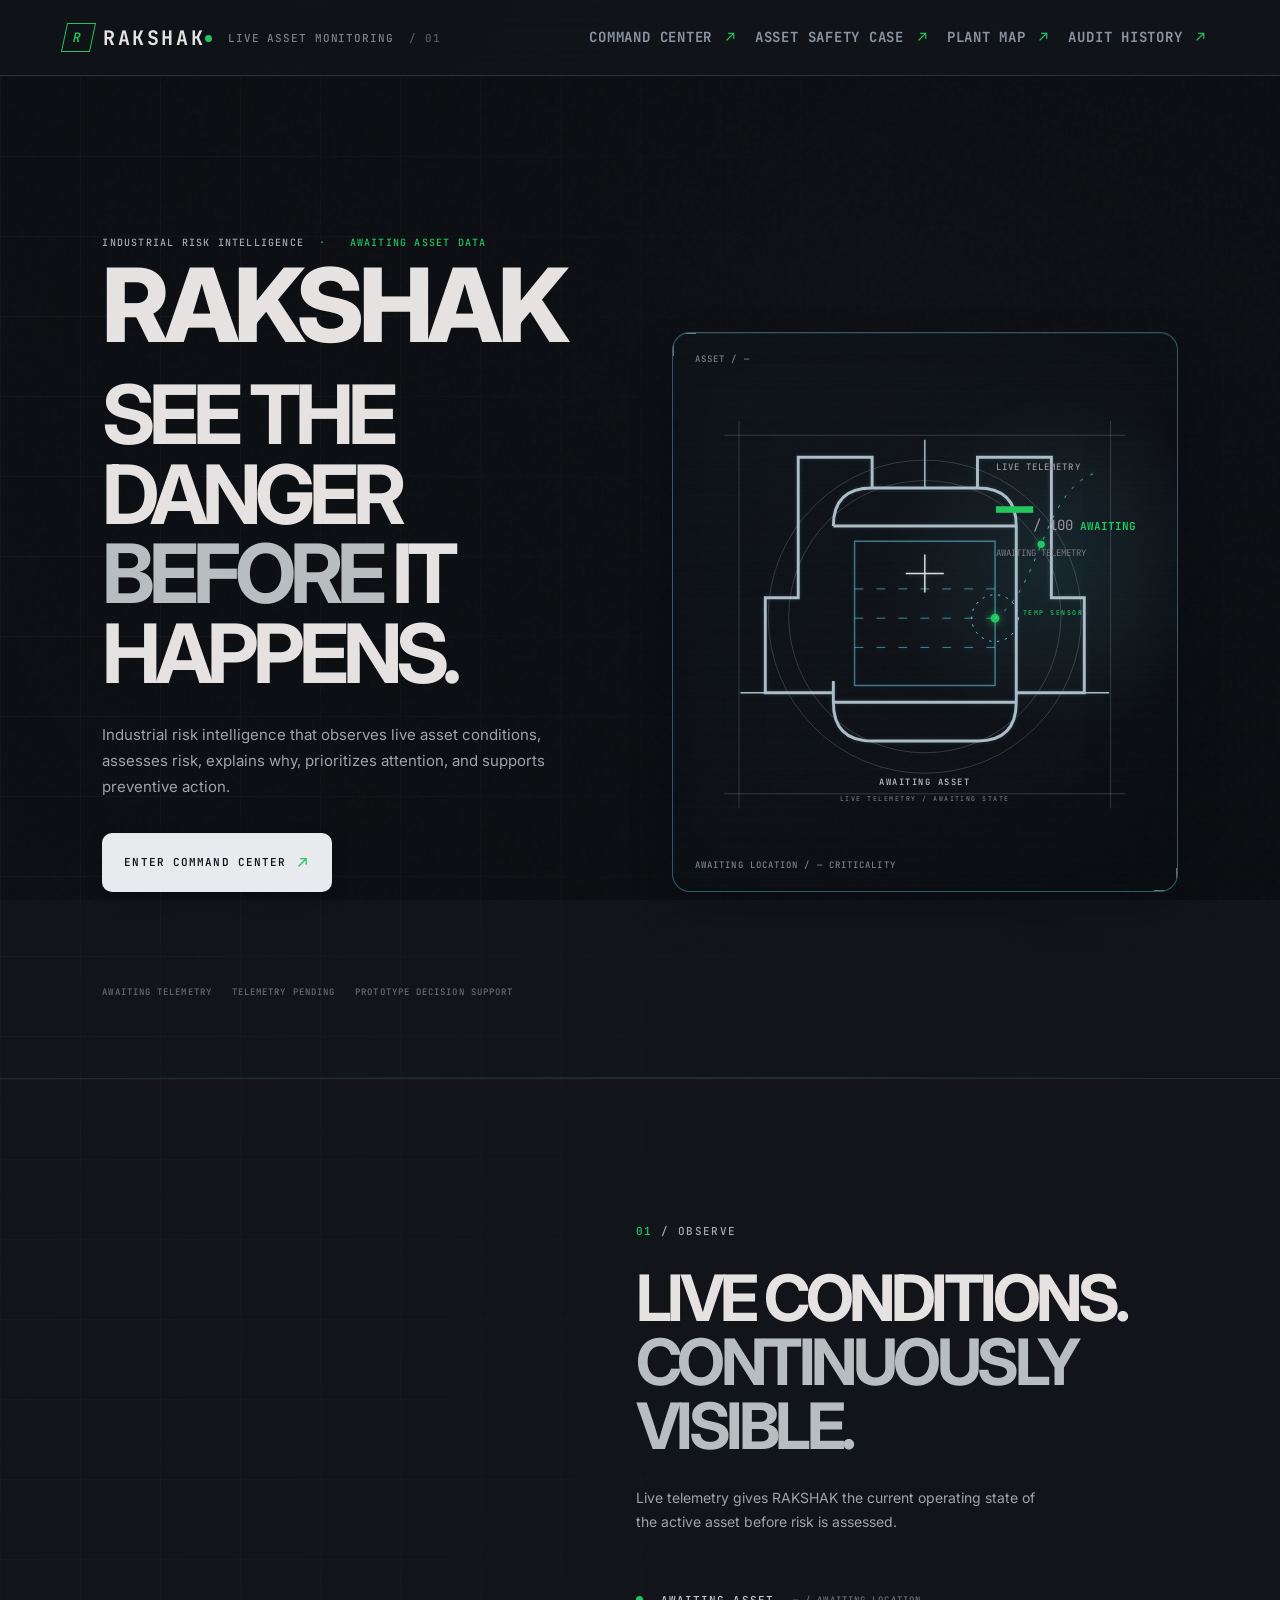
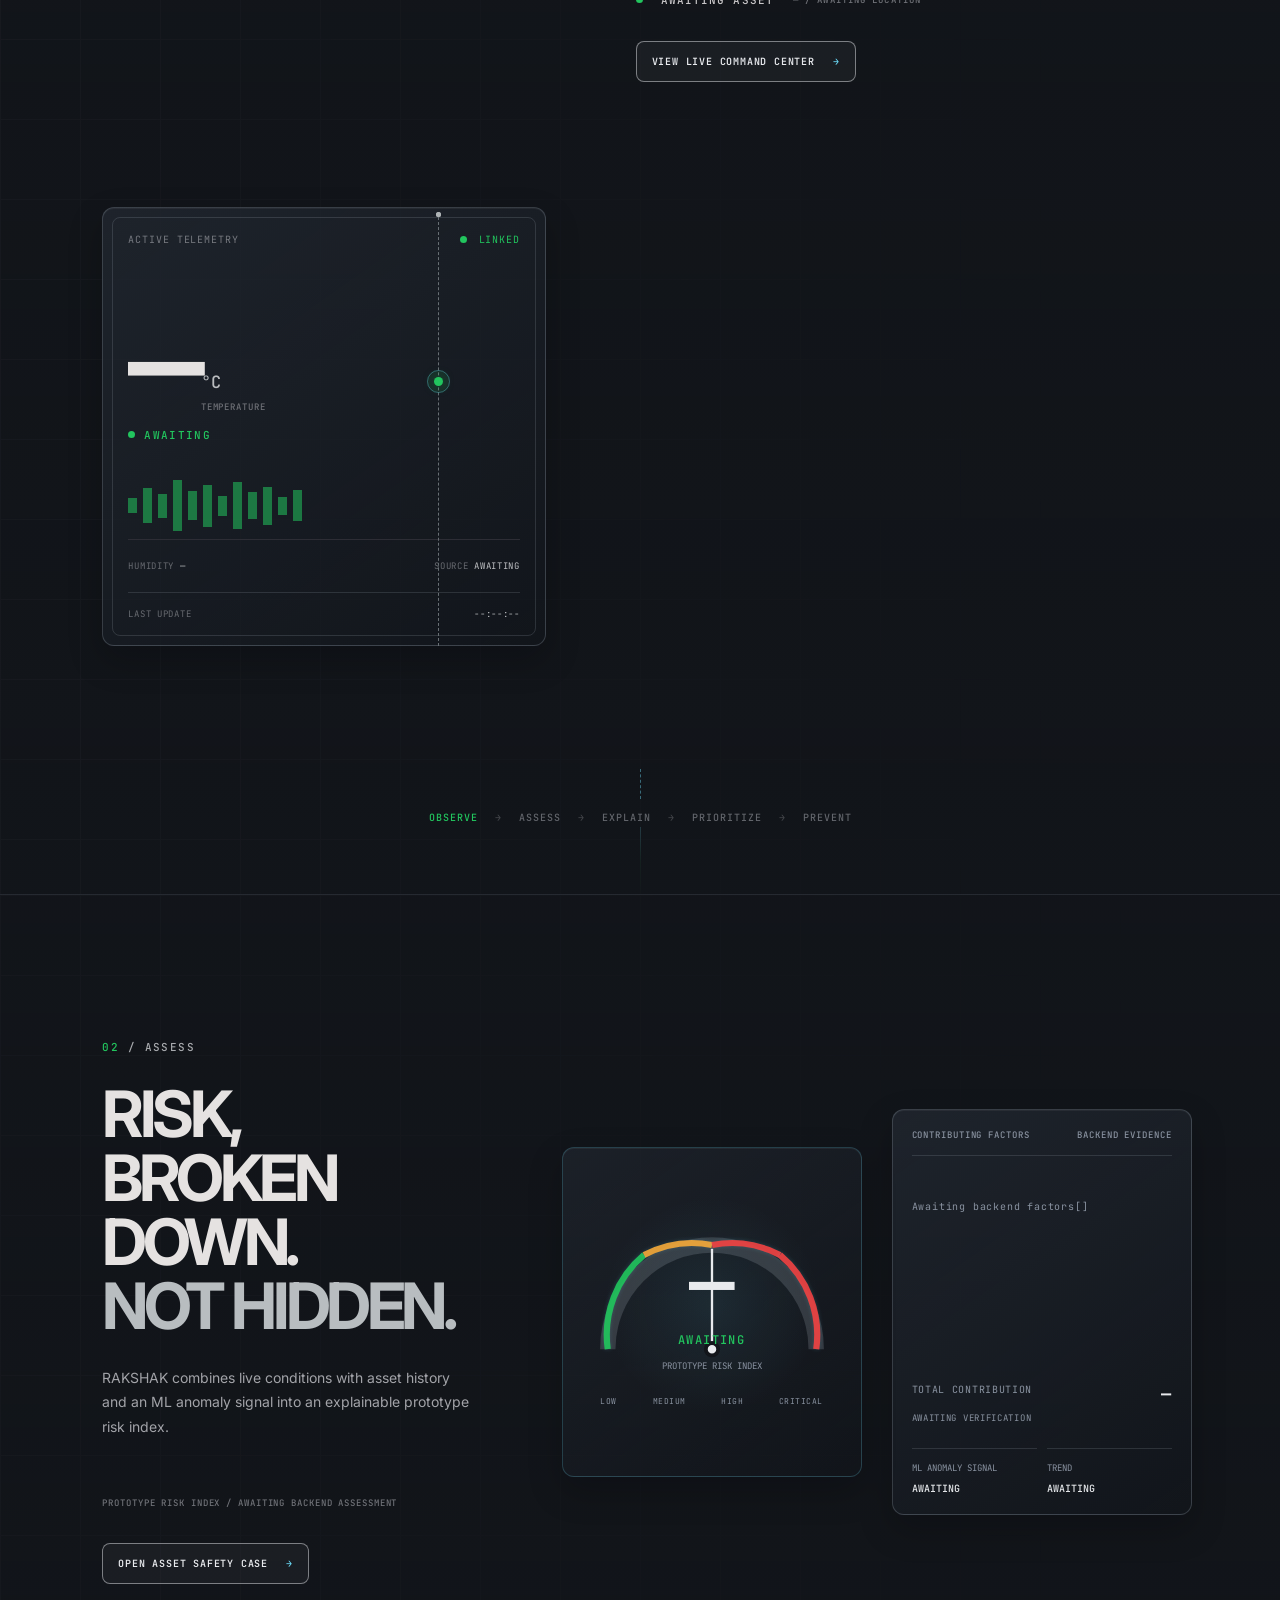
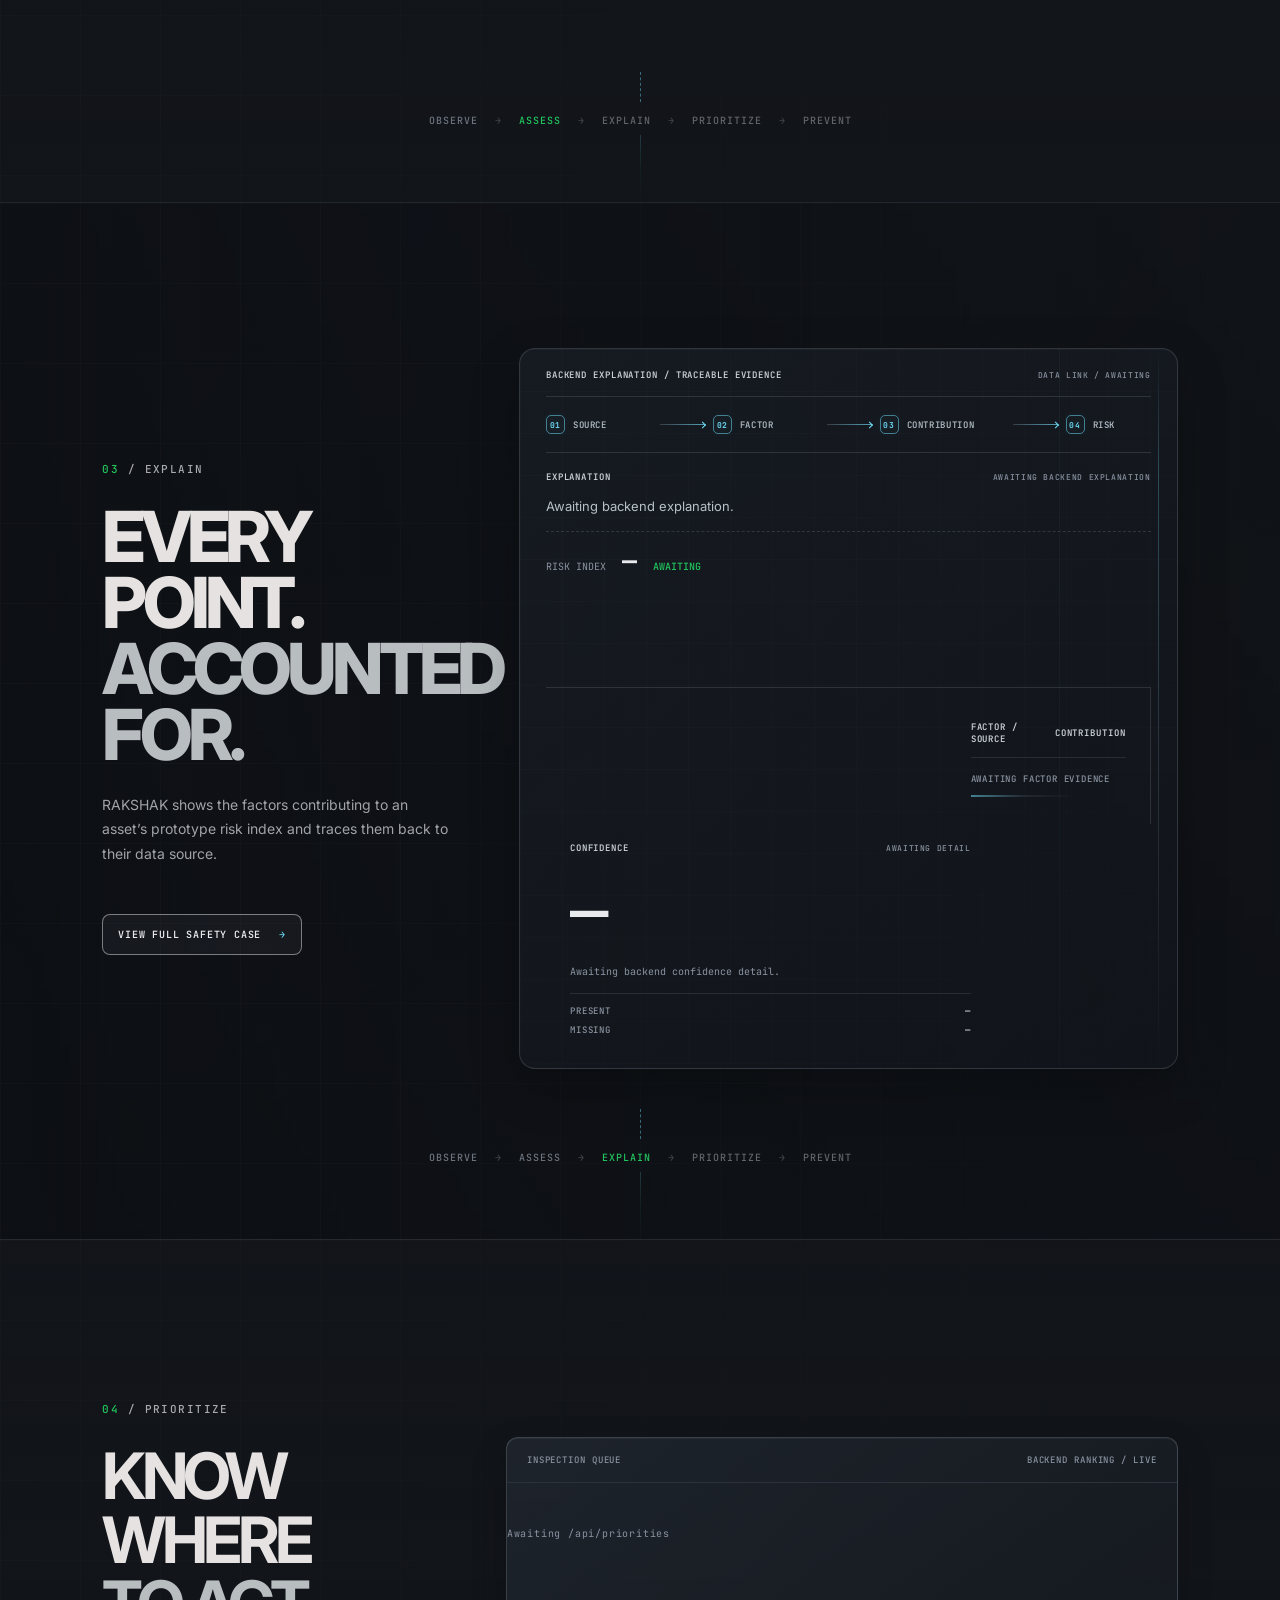
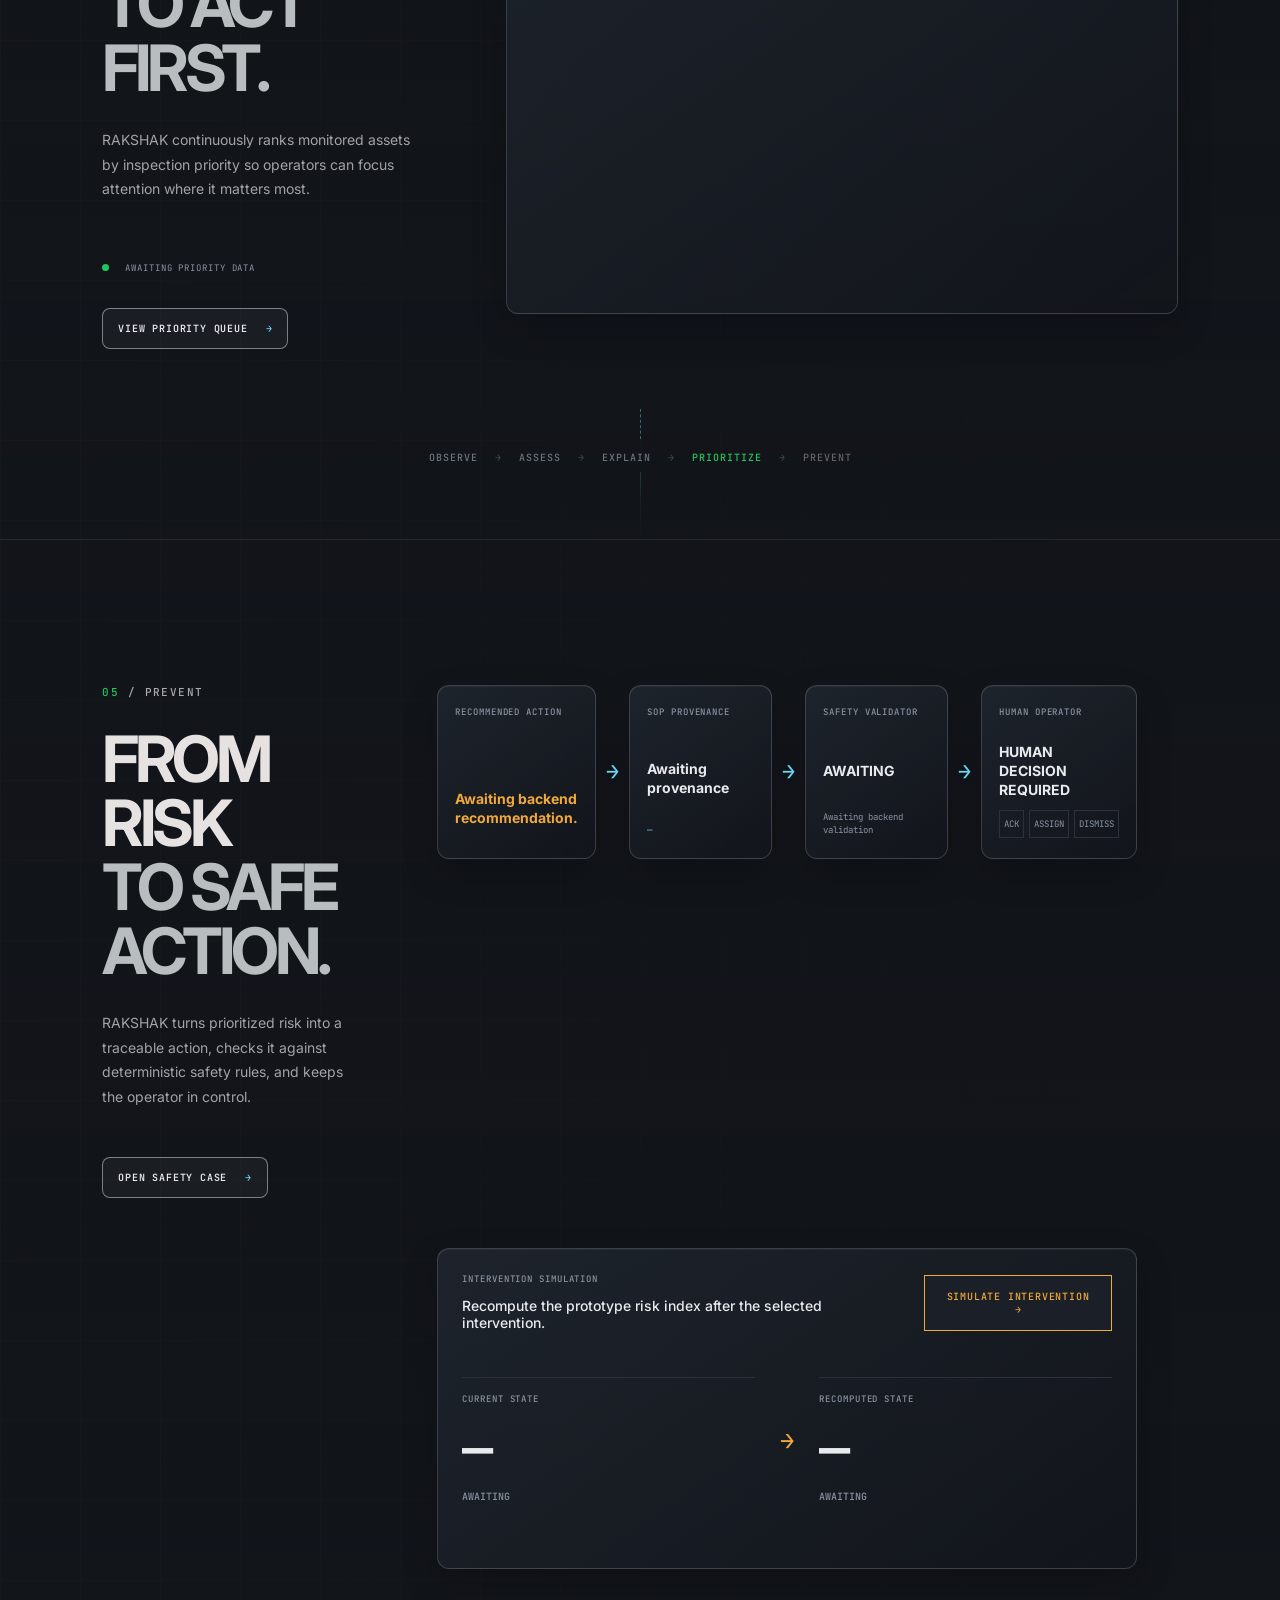
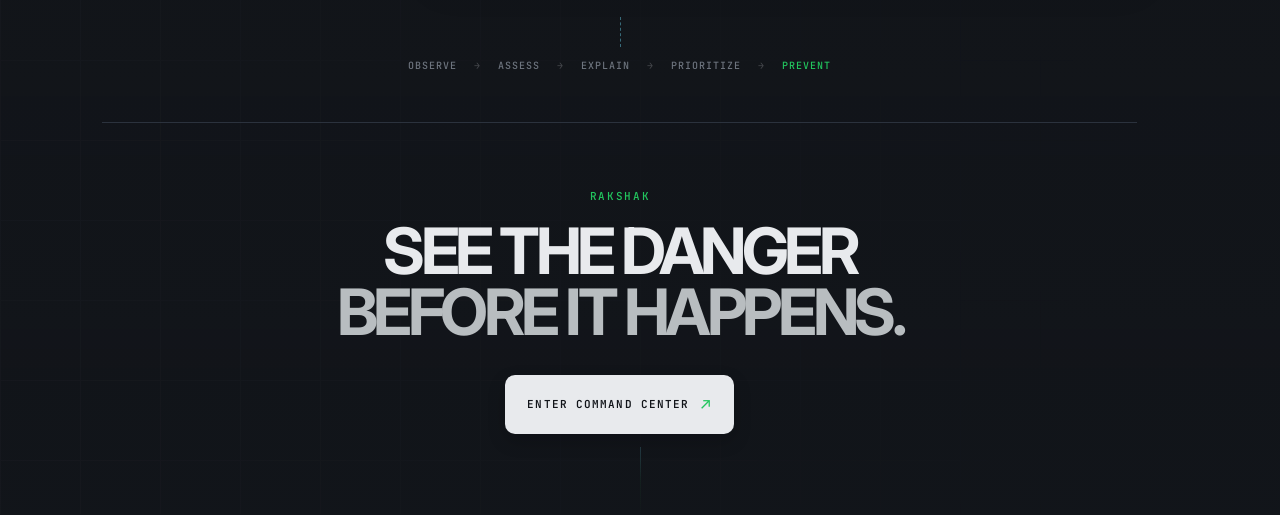
==== frontend/index.html @ 9604272d "feat: complete RAKSHAK frontend" ====
<!doctype html>
<html lang="en">
  <head>
    <meta charset="UTF-8" />
    <meta name="viewport" content="width=device-width, initial-scale=1.0" />
    <meta name="theme-color" content="#0a0a0c" />
    <title>RAKSHAK — Live industrial risk intelligence</title>
    <link rel="preconnect" href="https://fonts.googleapis.com" />
    <link rel="preconnect" href="https://fonts.gstatic.com" crossorigin />
    <link href="https://fonts.googleapis.com/css2?family=Inter:wght@400;500;600;700&family=JetBrains+Mono:wght@400;500;600&display=swap" rel="stylesheet" />
    <link rel="stylesheet" href="./styles.css" />
  </head>
  <body>
    <video class="landing-cinematic-bg" autoplay muted loop playsinline preload="auto" aria-hidden="true">
      <source src="https://d8j0ntlcm91z4.cloudfront.net/user_38xzZboKViGWJOttwIXH07lWA1P/hf_20260702_051048_5ef213b5-26db-4da8-b604-7ef823760b6b.mp4" type="video/mp4" />
    </video>
    <div class="landing-video-overlay" aria-hidden="true"></div>
    <div class="grain" aria-hidden="true"></div>
    <header class="site-header" data-reveal="nav">
      <a class="brand" href="#top" aria-label="RAKSHAK home">
        <span class="brand-mark">R</span><span>RAKSHAK</span>
      </a>
      <div class="header-status"><span class="status-dot" aria-hidden="true"></span> LIVE ASSET MONITORING <span class="header-index">/ 01</span></div>
      <nav class="main-nav" aria-label="Operational pages"><a href="#" data-route="commandCenter">COMMAND CENTER <span>↗</span></a><a href="#" data-route="safetyCase">ASSET SAFETY CASE <span>↗</span></a><a href="#" data-route="plantMap">PLANT MAP <span>↗</span></a><a href="#" data-route="auditHistory">AUDIT HISTORY <span>↗</span></a></nav><span class="route-status" data-route-status role="status"></span>
    </header>

    <main id="top">
      <section class="hero" aria-labelledby="hero-title">
        <div class="hero-copy" data-reveal="copy">
          <p class="eyebrow">Industrial risk intelligence <span>·</span> <span data-asset-context>AWAITING ASSET DATA</span></p>
          <p class="hero-wordmark" aria-label="RAKSHAK">RAKSHAK</p><h1 id="hero-title">SEE THE DANGER<br /><em>BEFORE</em> IT HAPPENS.</h1>
          <p class="hero-description">Industrial risk intelligence that observes live asset conditions, assesses risk, explains why, prioritizes attention, and supports preventive action.</p>
          <a class="primary-cta" href="#command-center" data-command-link>ENTER COMMAND CENTER <span aria-hidden="true">↗</span></a>
          <p class="cta-note" role="status" data-command-status></p>
          <div class="hero-meta"><span data-telemetry-source>AWAITING TELEMETRY</span><span data-telemetry-status>TELEMETRY PENDING</span><span>PROTOTYPE DECISION SUPPORT</span></div>
        </div>

        <div class="hero-visual" data-reveal="machine">
          <div class="visual-frame">
            <div class="frame-label frame-label-top">ASSET / <span data-asset-id>—</span></div>
            <div class="frame-label frame-label-bottom"><span data-asset-location>AWAITING LOCATION</span> / <span data-asset-criticality>—</span> CRITICALITY</div>
            <div class="scan-grid" aria-hidden="true"></div>
            <svg class="machine" viewBox="0 0 620 570" role="img" aria-label="Technical schematic of the active asset">
              <defs>
                <linearGradient id="pipe" x1="0" x2="1"><stop stop-color="#3c4b58" /><stop offset=".5" stop-color="#c1c9cd" /><stop offset="1" stop-color="#3c4b58" /></linearGradient>
                <filter id="soft-glow"><feGaussianBlur stdDeviation="5" result="blur" /><feMerge><feMergeNode in="blur" /><feMergeNode in="SourceGraphic" /></feMerge></filter>
              </defs>
              <g class="machine-grid"><path d="M36 40H584M36 530H584M56 20V550M564 20V550" /><circle cx="310" cy="288" r="214" /><circle cx="310" cy="288" r="186" /></g>
              <g class="boiler"><path class="machine-outline" d="M185 164Q185 112 238 112H382Q435 112 435 164V405Q435 458 382 458H238Q185 458 185 405Z" /><path class="machine-inner" d="M214 185H406V382H214Z" /><path class="machine-cap" d="M185 164H435M185 405H435" /><path class="pipe" d="M238 112V70H137V154M382 112V70H483V154M137 154V262H92V392H185M483 154V262H528V392H435" /><path class="pipe thin" d="M310 112V46M92 392H58M528 392H562" /><path class="flow" d="M214 250H406M214 290H406M214 330H406" /><path class="gauge" d="M310 203v52M284 229h52" /><circle class="sensor-halo" cx="406" cy="290" r="32" /><circle class="sensor" cx="406" cy="290" r="6" /></g>
              <g class="machine-labels"><text x="310" y="518" text-anchor="middle" data-asset-name>AWAITING ASSET</text><text x="310" y="540" text-anchor="middle" class="sub">LIVE TELEMETRY / AWAITING STATE</text><text x="444" y="286" class="sub sensor-label">TEMP SENSOR</text></g>
              <path class="telemetry-path" d="M406 290 C470 250 470 110 548 90" /><circle class="telemetry-pulse" r="5"><animateMotion dur="2.4s" repeatCount="indefinite" path="M406 290 C470 250 470 110 548 90" /></circle>
            </svg>
            <div class="telemetry-readout" data-reveal="panel">
              <span class="readout-label">LIVE TELEMETRY</span>
              <strong data-risk-score>—</strong><span class="readout-denom">/ 100</span><b data-risk-level>AWAITING</b>
              <small data-telemetry-source>AWAITING TELEMETRY</small>
            </div>
          </div>
        </div>
      </section>

      <section class="observe" id="observe" aria-labelledby="observe-title">
        <div class="observe-path" aria-hidden="true"><span></span><i></i><b></b></div>
        <div class="observe-copy" data-observe-reveal>
          <p class="section-marker"><span>01</span> / OBSERVE</p>
          <h2 id="observe-title">LIVE CONDITIONS.<br /><em>CONTINUOUSLY VISIBLE.</em></h2>
          <p class="observe-description">Live telemetry gives RAKSHAK the current operating state of the active asset before risk is assessed.</p>
          <div class="asset-signature"><span class="status-dot"></span><span data-asset-name>AWAITING ASSET</span><small><span data-asset-id>—</span> / <span data-asset-location>AWAITING LOCATION</span></small></div><a class="section-cta" href="#" data-route="commandCenter">VIEW LIVE COMMAND CENTER <span>→</span></a>
        </div>
        <div class="telemetry-composition" data-observe-reveal>
          <div class="telemetry-card">
            <div class="telemetry-card-head"><span>ACTIVE TELEMETRY</span><b><i class="status-dot"></i> LINKED</b></div>
            <div class="temperature-reading"><strong data-temperature>—</strong><span>°C<small>TEMPERATURE</small></span></div>
            <div class="temperature-state"><span class="state-dot"></span> <span data-temperature-state>AWAITING</span></div>
            <div class="telemetry-wave" aria-hidden="true"><i></i><i></i><i></i><i></i><i></i><i></i><i></i><i></i><i></i><i></i><i></i><i></i></div>
            <div class="telemetry-details"><span>HUMIDITY <strong data-humidity>—</strong></span><span>SOURCE <strong data-telemetry-source>AWAITING</strong></span></div>
            <div class="telemetry-update">LAST UPDATE <strong data-last-update>--:--:--</strong></div>
          </div>
          <div class="signal-rail" aria-hidden="true"><span class="signal-node"></span><span class="packet packet-one"></span><span class="packet packet-two"></span></div>
        </div>
        <nav class="product-spine" aria-label="RAKSHAK product spine"><span class="active">OBSERVE</span><i>→</i><span>ASSESS</span><i>→</i><span>EXPLAIN</span><i>→</i><span>PRIORITIZE</span><i>→</i><span>PREVENT</span></nav>
      </section>
      <section class="assess" id="assess" aria-labelledby="assess-title">
        <div class="assess-copy" data-assess-reveal><p class="section-marker"><span>02</span> / ASSESS</p><h2 id="assess-title">RISK, BROKEN DOWN.<br /><em>NOT HIDDEN.</em></h2><p class="observe-description">RAKSHAK combines live conditions with asset history and an ML anomaly signal into an explainable prototype risk index.</p><div class="assess-note">PROTOTYPE RISK INDEX / AWAITING BACKEND ASSESSMENT</div><a class="section-cta" href="#" data-route="safetyCase">OPEN ASSET SAFETY CASE <span>→</span></a></div>
        <div class="assess-visual" data-assess-reveal>
          <div class="risk-gauge" data-risk-gauge><svg viewBox="0 0 360 300" aria-label="Radial prototype risk index gauge"><path class="gauge-track" d="M45 245 A135 135 0 1 1 315 245" /><path class="gauge-band gauge-low" d="M45 245 A135 135 0 0 1 92 123" /><path class="gauge-band gauge-medium" d="M92 123 A135 135 0 0 1 180 110" /><path class="gauge-band gauge-high" d="M180 110 A135 135 0 0 1 268 123" /><path class="gauge-band gauge-critical" d="M268 123 A135 135 0 0 1 315 245" /><line class="gauge-needle" data-gauge-needle x1="180" y1="245" x2="180" y2="115" /><circle cx="180" cy="245" r="8" class="gauge-hub" /></svg><div class="gauge-center"><strong data-assess-score>—</strong><span data-assess-level>AWAITING</span><small>PROTOTYPE RISK INDEX</small></div><div class="gauge-legend"><span>LOW</span><span>MEDIUM</span><span>HIGH</span><span>CRITICAL</span></div></div>
          <div class="factor-manifest"><div class="manifest-head"><span>CONTRIBUTING FACTORS</span><span>BACKEND EVIDENCE</span></div><div class="factor-rows" data-factor-rows><div class="awaiting-data">Awaiting backend factors[]</div></div><div class="factor-total"><span>TOTAL CONTRIBUTION</span><strong data-factor-sum>—</strong><small data-factor-check>AWAITING VERIFICATION</small></div><div class="instrument-grid"><div><span>ML ANOMALY SIGNAL</span><strong data-ml-status>AWAITING</strong></div><div><span>TREND</span><strong data-trend-state>AWAITING</strong></div></div></div>
        </div>
        <nav class="product-spine assess-spine" aria-label="RAKSHAK product spine"><span class="completed">OBSERVE</span><i>→</i><span class="active">ASSESS</span><i>→</i><span>EXPLAIN</span><i>→</i><span>PRIORITIZE</span><i>→</i><span>PREVENT</span></nav>
      </section>
      <section class="explain" id="explain" aria-labelledby="explain-title">
        <div class="explain-copy" data-explain-reveal><p class="section-marker"><span>03</span> / EXPLAIN</p><h2 id="explain-title">EVERY POINT.<br /><em>ACCOUNTED FOR.</em></h2><p class="observe-description">RAKSHAK shows the factors contributing to an asset’s prototype risk index and traces them back to their data source.</p><a class="section-cta" href="#" data-route="safetyCase">VIEW FULL SAFETY CASE <span>→</span></a></div>
        <section class="evidence-workstation" aria-label="Traceable backend evidence" data-explain-reveal>
          <div class="evidence-workstation-head"><span>BACKEND EXPLANATION / TRACEABLE EVIDENCE</span><small>DATA LINK / AWAITING</small></div>
          <div class="evidence-flow" aria-label="Evidence trace: source, factor, contribution, risk">
            <div class="evidence-flow-step"><i>01</i><span>SOURCE</span></div><b class="evidence-flow-connector" aria-hidden="true"></b>
            <div class="evidence-flow-step"><i>02</i><span>FACTOR</span></div><b class="evidence-flow-connector" aria-hidden="true"></b>
            <div class="evidence-flow-step"><i>03</i><span>CONTRIBUTION</span></div><b class="evidence-flow-connector" aria-hidden="true"></b>
            <div class="evidence-flow-step"><i>04</i><span>RISK</span></div>
          </div>
          <div class="explain-statement"><div class="evidence-section-head"><span>EXPLANATION</span><small>AWAITING BACKEND EXPLANATION</small></div><p data-explanation>Awaiting backend explanation.</p><div class="statement-signature"><span>RISK INDEX</span><strong data-explain-score>—</strong><b data-explain-level>AWAITING</b></div></div>
          <div class="evidence-lower">
            <div class="evidence-stack"><div class="evidence-section-head evidence-stack-head"><span>FACTOR / SOURCE</span><span>CONTRIBUTION</span></div><div data-explain-factors><div class="awaiting-data">AWAITING FACTOR EVIDENCE</div></div></div>
            <aside class="confidence-rail"><div class="evidence-section-head"><span>CONFIDENCE</span><small>AWAITING DETAIL</small></div><strong data-confidence-score>—</strong><p data-confidence-reason>Awaiting backend confidence detail.</p><div class="confidence-channels"><span>PRESENT</span><b data-confidence-present>—</b><span>MISSING</span><b data-confidence-missing>—</b></div><div class="warning-list" data-data-warnings></div></aside>
          </div>
        </section>
        <nav class="product-spine explain-spine" aria-label="RAKSHAK product spine"><span class="completed">OBSERVE</span><i>→</i><span class="completed">ASSESS</span><i>→</i><span class="active">EXPLAIN</span><i>→</i><span>PRIORITIZE</span><i>→</i><span>PREVENT</span></nav>
      </section>
      <section class="prioritize" id="prioritize" aria-labelledby="prioritize-title">
        <div class="prioritize-copy" data-prioritize-reveal><p class="section-marker"><span>04</span> / PRIORITIZE</p><h2 id="prioritize-title">KNOW WHERE<br /><em>TO ACT FIRST.</em></h2><p class="observe-description">RAKSHAK continuously ranks monitored assets by inspection priority so operators can focus attention where it matters most.</p><div class="queue-status"><span class="status-dot"></span><span data-priority-status>AWAITING PRIORITY DATA</span></div><a class="section-cta" href="#" data-route="commandCenter">VIEW PRIORITY QUEUE <span>→</span></a></div>
        <div class="priority-queue" data-prioritize-reveal><div class="priority-queue-head"><span>INSPECTION QUEUE</span><span>BACKEND RANKING / LIVE</span></div><div class="priority-rows" data-priority-rows><div class="awaiting-data">Awaiting /api/priorities</div></div></div>
        <nav class="product-spine prioritize-spine" aria-label="RAKSHAK product spine"><span class="completed">OBSERVE</span><i>→</i><span class="completed">ASSESS</span><i>→</i><span class="completed">EXPLAIN</span><i>→</i><span class="active">PRIORITIZE</span><i>→</i><span>PREVENT</span></nav>
      </section>
      <section class="prevent" id="prevent" aria-labelledby="prevent-title">
        <div class="prevent-copy" data-prevent-reveal><p class="section-marker"><span>05</span> / PREVENT</p><h2 id="prevent-title">FROM RISK<br /><em>TO SAFE ACTION.</em></h2><p class="observe-description">RAKSHAK turns prioritized risk into a traceable action, checks it against deterministic safety rules, and keeps the operator in control.</p><a class="section-cta" href="#" data-route="safetyCase">OPEN SAFETY CASE <span>→</span></a></div>
        <div class="prevent-pipeline" data-prevent-reveal>
          <div class="prevent-stage recommendation-stage"><span class="stage-label">RECOMMENDED ACTION</span><strong data-recommendation-action>Awaiting backend recommendation.</strong></div><i class="pipeline-arrow">→</i>
          <div class="prevent-stage sop-stage"><span class="stage-label">SOP PROVENANCE</span><strong data-sop-title>Awaiting provenance</strong><small><span data-sop-doc>—</span> <span data-sop-section></span> <span data-sop-version></span></small></div><i class="pipeline-arrow">→</i>
          <div class="prevent-stage validator-stage" data-validator-state="pending"><span class="stage-label">SAFETY VALIDATOR</span><strong data-validator-result>AWAITING</strong><small data-validator-rule>Awaiting backend validation</small></div><i class="pipeline-arrow">→</i>
          <div class="prevent-stage operator-stage"><span class="stage-label">HUMAN OPERATOR</span><strong>HUMAN DECISION REQUIRED</strong><div class="operator-actions"><button type="button" disabled>ACK</button><button type="button" disabled>ASSIGN</button><button type="button" disabled>DISMISS</button></div></div>
        </div>
        <div class="intervention-panel" data-prevent-reveal><div class="intervention-head"><div><span class="stage-label">INTERVENTION SIMULATION</span><strong>Recompute the prototype risk index after the selected intervention.</strong></div><button type="button" class="simulate-button" data-simulate>SIMULATE INTERVENTION <span>→</span></button></div><p class="simulation-status" data-simulation-status></p><div class="before-after"><div><span class="stage-label">CURRENT STATE</span><strong data-before-score>—</strong><b data-before-level>AWAITING</b></div><i>→</i><div><span class="stage-label">RECOMPUTED STATE</span><strong data-after-score>—</strong><b data-after-level>AWAITING</b></div></div><div class="changed-factors" data-changed-factors></div><p class="scenario-note" data-simulation-note></p></div>
        <nav class="product-spine prevent-spine" aria-label="RAKSHAK product spine"><span class="completed">OBSERVE</span><i>→</i><span class="completed">ASSESS</span><i>→</i><span class="completed">EXPLAIN</span><i>→</i><span class="completed">PRIORITIZE</span><i>→</i><span class="active">PREVENT</span></nav>
        <div class="landing-close"><p>RAKSHAK</p><h3>SEE THE DANGER<br /><em>BEFORE IT HAPPENS.</em></h3><a class="primary-cta" href="#command-center" data-command-link>ENTER COMMAND CENTER <span aria-hidden="true">↗</span></a></div>
      </section>
    </main>
    <script src="./routes.js"></script><script src="./api.js"></script><script src="./app.js"></script>
  </body>
</html>
---- frontend/styles.css ----
:root{--bg:#0a0a0c;--surface:#141313;--surface-low:#0e0e0e;--surface-high:#201f1f;--line:#47464a;--line-soft:#2d2d35;--text:#e5e2e1;--muted:#a2a3a8;--subtle:#7d8085;--green:#22c55e;--mono:'JetBrains Mono',monospace;--sans:'Inter',sans-serif}*{box-sizing:border-box}html{scroll-behavior:smooth}body{margin:0;min-width:320px;background:var(--bg);color:var(--text);font-family:var(--sans);overflow-x:hidden}.grain{position:fixed;inset:0;z-index:5;pointer-events:none;opacity:.025;background-image:url("data:image/svg+xml,%3Csvg viewBox='0 0 180 180' xmlns='http://www.w3.org/2000/svg'%3E%3Cfilter id='n'%3E%3CfeTurbulence type='fractalNoise' baseFrequency='.9' numOctaves='3' stitchTiles='stitch'/%3E%3C/filter%3E%3Crect width='100%25' height='100%25' filter='url(%23n)'/%3E%3C/svg%3E")}.site-header{position:fixed;top:0;left:0;right:0;z-index:10;height:76px;padding:0 clamp(24px,5vw,128px);display:flex;align-items:center;justify-content:space-between;border-bottom:1px solid var(--line-soft);background:#0a0a0ce8;backdrop-filter:blur(16px);font:500 11px var(--mono);letter-spacing:.08em}.brand,.header-link{color:var(--text);text-decoration:none}.brand{display:flex;align-items:center;gap:10px;font-weight:600;letter-spacing:.16em;font-size:15px}.brand-mark{display:grid;place-items:center;width:29px;height:29px;border:1px solid var(--green);color:var(--green);transform:skew(-12deg);font-size:13px}.header-status{color:var(--subtle)}.status-dot{display:inline-block;width:7px;height:7px;margin-right:8px;border-radius:50%;background:var(--green);animation:pulse 2s ease-in-out infinite}.header-index{color:#56585d;margin-left:8px}.header-link{color:#c8c6c8}.header-link span,.primary-cta span{color:var(--green);font-size:16px;margin-left:12px}.hero{position:relative;display:grid;grid-template-columns:minmax(0,1fr) minmax(500px,1fr);align-items:center;min-height:100vh;padding:150px clamp(24px,8vw,205px) 80px;gap:clamp(30px,5vw,120px);background:radial-gradient(circle at 72% 52%,#171a1b 0,transparent 35%),var(--bg)}.hero:before{content:"";position:absolute;inset:0;opacity:.25;background-image:linear-gradient(var(--line-soft) 1px,transparent 1px),linear-gradient(90deg,var(--line-soft) 1px,transparent 1px);background-size:80px 80px;mask-image:linear-gradient(90deg,black,transparent 78%);pointer-events:none}.hero-copy,.hero-visual{position:relative;z-index:1}.hero-copy{max-width:660px}.eyebrow,.hero-meta,.readout-label,.frame-label{font:500 10px var(--mono);letter-spacing:.12em;text-transform:uppercase}.eyebrow{color:#a8aaae}.eyebrow span{color:var(--green);margin:0 8px}h1{margin:27px 0 29px;font-size:clamp(48px,6.4vw,96px);line-height:.97;letter-spacing:-.075em;font-weight:700}h1 em{font-style:normal;color:#b8bdc0}.hero-description{max-width:470px;margin:0;color:var(--muted);font-size:15px;line-height:1.75}.primary-cta{display:inline-flex;align-items:center;margin-top:32px;padding:18px 21px;border:1px solid #8a8b8e;background:#141313;color:var(--text);font:500 11px var(--mono);letter-spacing:.1em;text-decoration:none;transition:background .25s,border-color .25s,transform .25s}.primary-cta:hover,.primary-cta:focus-visible{border-color:var(--green);background:#142219;transform:translateX(4px);outline:none}.cta-note{min-height:16px;margin:10px 0 0;color:var(--green);font:10px var(--mono)}.hero-meta{display:flex;flex-wrap:wrap;gap:20px;margin-top:68px;color:#686b71;font-size:9px}.hero-visual{justify-self:end;width:min(100%,650px)}.visual-frame{position:relative;min-height:560px;border:1px solid var(--line-soft);background:linear-gradient(135deg,#101012aa,#0a0a0c);overflow:hidden}.visual-frame:before,.visual-frame:after{content:"";position:absolute;width:15px;height:15px;border-color:#8d8e92;z-index:2}.visual-frame:before{left:-1px;top:-1px;border-left:2px solid;border-top:2px solid}.visual-frame:after{right:-1px;bottom:-1px;border-right:2px solid;border-bottom:2px solid}.scan-grid{position:absolute;inset:0;background:linear-gradient(transparent 49%,#c8c6c808 50%,transparent 51%);background-size:100% 13px;animation:scan 7s linear infinite}.frame-label{position:absolute;z-index:2;color:#7d8085;font-size:9px}.frame-label-top{top:20px;left:22px}.frame-label-bottom{bottom:20px;left:22px}.machine{position:absolute;inset:40px 25px 35px;width:calc(100% - 50px);height:calc(100% - 75px);overflow:visible}.machine-grid{fill:none;stroke:#47464a;stroke-width:1;opacity:.5}.machine-outline,.machine-inner,.machine-cap,.pipe{fill:none;stroke:url(#pipe);stroke-width:4}.machine-inner{stroke:#73767a;stroke-width:2;opacity:.75}.thin{stroke-width:2}.flow{fill:none;stroke:#697075;stroke-width:1;stroke-dasharray:12 18;animation:flow 2.4s linear infinite}.gauge{fill:none;stroke:#b6b7ba;stroke-width:2}.sensor{fill:var(--green);filter:url(#soft-glow)}.sensor-halo{fill:none;stroke:var(--green);stroke-width:1;stroke-dasharray:3 8;animation:spin 8s linear infinite;transform-origin:406px 290px}.telemetry-path{fill:none;stroke:#9da0a188;stroke-dasharray:3 11}.telemetry-pulse{fill:var(--green);filter:url(#soft-glow)}.machine-labels{font:500 12px var(--mono);fill:#c2c3c6;letter-spacing:.17em}.machine-labels .sub{font-size:9px;fill:#777a80}.sensor-label{fill:var(--green)!important}.telemetry-readout{position:absolute;right:8%;top:23%;display:grid;grid-template-columns:auto auto auto;align-items:baseline;column-gap:7px;color:var(--green);font-family:var(--mono)}.readout-label{grid-column:1/-1;color:#97999e;font-size:9px;margin-bottom:4px}.telemetry-readout strong{font-size:62px;line-height:1;letter-spacing:-.1em}.readout-denom{color:#97999e;font-size:14px}.telemetry-readout b{font-size:11px}.telemetry-readout small{grid-column:1/-1;margin-top:8px;color:#777a80;font-size:9px}.is-visible{opacity:1!important;transform:none!important}.site-header,.hero-copy,.hero-visual{opacity:0;transform:translateY(10px);transition:opacity .7s ease,transform .7s ease}.hero-visual{transition-delay:.25s}.telemetry-readout{opacity:0;transform:translateY(18px);transition:opacity .7s ease .65s,transform .7s ease .65s}.telemetry-readout.is-visible{opacity:1}.hero-copy.is-visible{transition-delay:.1s}@keyframes pulse{0%,100%{opacity:1}50%{opacity:.4}}@keyframes flow{to{stroke-dashoffset:-60}}@keyframes spin{to{transform:rotate(360deg)}}@keyframes scan{to{background-position:0 80px}}@media(max-width:1050px){.hero{grid-template-columns:1fr 1fr;padding-left:6vw;padding-right:6vw;gap:30px}.hero-visual{width:100%}.visual-frame{min-height:500px}}@media(max-width:760px){.site-header{height:68px;padding:0 20px}.header-status{display:none}.header-link{font-size:9px}.hero{display:block;padding:125px 6vw 55px}.hero-copy{max-width:none}.hero-meta{margin-top:48px;gap:12px}.hero-visual{margin-top:58px}.visual-frame{min-height:470px}.machine{inset:45px 5px 28px;width:calc(100% - 10px);height:calc(100% - 73px)}.telemetry-readout{right:7%;top:18%}.telemetry-readout strong{font-size:50px}h1{font-size:clamp(44px,13vw,72px)}}@media(prefers-reduced-motion:reduce){*,*::before,*::after{animation-duration:.01ms!important;animation-iteration-count:1!important;transition-duration:.01ms!important;scroll-behavior:auto!important}}
:root{--stage2-placeholder:1}
.observe{position:relative;min-height:100vh;padding:145px clamp(24px,8vw,205px) 70px;display:grid;grid-template-columns:minmax(0,.9fr) minmax(500px,1.1fr);align-items:center;gap:clamp(35px,7vw,150px);border-top:1px solid var(--line-soft);background:radial-gradient(circle at 68% 42%,#191a1b 0,transparent 33%),var(--surface)}.observe:before{content:"";position:absolute;inset:0;opacity:.2;background-image:linear-gradient(var(--line-soft) 1px,transparent 1px),linear-gradient(90deg,var(--line-soft) 1px,transparent 1px);background-size:80px 80px;mask-image:linear-gradient(90deg,black,transparent 85%);pointer-events:none}.observe-copy,.telemetry-composition,.product-spine{position:relative;z-index:1}.section-marker{margin:0 0 28px;color:#a8aaae;font:500 11px var(--mono);letter-spacing:.13em}.section-marker span{color:var(--green)}.observe h2{margin:0 0 28px;font-size:clamp(39px,5vw,70px);line-height:1;letter-spacing:-.07em}.observe h2 em{font-style:normal;color:#b8bdc0}.observe-description{max-width:410px;color:var(--muted);font-size:14px;line-height:1.75}.asset-signature{display:flex;align-items:center;gap:10px;margin-top:58px;color:#c8c6c8;font:500 11px var(--mono);letter-spacing:.1em}.asset-signature small{margin-left:9px;color:#707278;font-size:9px}.telemetry-composition{min-height:510px;display:flex;align-items:center;justify-content:center}.telemetry-card{position:relative;width:min(100%,520px);padding:25px;border:1px solid var(--line);background:#0e0e0f;box-shadow:0 0 0 1px #0a0a0c}.telemetry-card:before{content:"";position:absolute;inset:9px;border:1px solid #2d2d35;pointer-events:none}.telemetry-card>*{position:relative}.telemetry-card-head{display:flex;justify-content:space-between;color:#777a80;font:10px var(--mono);letter-spacing:.09em}.telemetry-card-head b{color:var(--green);font-weight:400}.telemetry-card-head .status-dot{margin-right:5px}.temperature-reading{display:flex;align-items:flex-end;gap:12px;margin:65px 0 8px}.temperature-reading strong{color:#e5e2e1;font:500 clamp(82px,10vw,145px) var(--mono);line-height:.85;letter-spacing:-.13em;font-variant-numeric:tabular-nums}.temperature-reading span{color:#b9bbbe;font:500 17px var(--mono);padding-bottom:7px}.temperature-reading small{display:block;margin-top:8px;color:#6f7177;font-size:9px;letter-spacing:.1em}.temperature-state{display:flex;align-items:center;gap:9px;color:var(--green);font:500 11px var(--mono);letter-spacing:.12em}.state-dot{width:7px;height:7px;border-radius:50%;background:var(--green);animation:pulse 2s ease-in-out infinite}.telemetry-wave{height:67px;margin-top:31px;display:flex;align-items:center;gap:6px;border-bottom:1px solid var(--line-soft)}.telemetry-wave i{display:block;width:9px;background:var(--green);opacity:.55;animation:wave 1.6s ease-in-out infinite alternate}.telemetry-wave i:nth-child(1){height:15px}.telemetry-wave i:nth-child(2){height:35px}.telemetry-wave i:nth-child(3){height:24px}.telemetry-wave i:nth-child(4){height:51px}.telemetry-wave i:nth-child(5){height:29px}.telemetry-wave i:nth-child(6){height:42px}.telemetry-wave i:nth-child(7){height:20px}.telemetry-wave i:nth-child(8){height:47px}.telemetry-wave i:nth-child(9){height:27px}.telemetry-wave i:nth-child(10){height:38px}.telemetry-wave i:nth-child(11){height:18px}.telemetry-wave i:nth-child(12){height:31px}.telemetry-wave i:nth-child(2n){animation-delay:.25s}.telemetry-wave i:nth-child(3n){animation-delay:.5s}.telemetry-details,.telemetry-update{display:flex;justify-content:space-between;margin-top:20px;color:#686b71;font:9px var(--mono);letter-spacing:.08em}.telemetry-details strong,.telemetry-update strong{color:#bfc1c4;font-weight:400}.telemetry-update{padding-top:15px;border-top:1px solid var(--line-soft);color:#686b71}.signal-rail{position:absolute;right:4%;top:8%;bottom:7%;width:90px;border-left:1px dashed #697075}.signal-node{position:absolute;left:-5px;top:38%;width:9px;height:9px;border-radius:50%;background:var(--green);box-shadow:0 0 0 7px #22c55e14;animation:pulse 2s ease-in-out infinite}.packet{position:absolute;left:-3px;width:5px;height:5px;border-radius:50%;background:#aeb3b5;animation:packet 4.5s linear infinite}.packet-one{top:0}.packet-two{top:0;animation-delay:2.2s}.product-spine{grid-column:1/-1;align-self:end;display:flex;justify-content:center;align-items:center;gap:17px;margin-top:40px;color:#62656b;font:500 10px var(--mono);letter-spacing:.1em}.product-spine i{color:#45474c;font-style:normal}.product-spine .active{color:var(--green)}[data-observe-reveal]{opacity:0;transform:translateY(18px);transition:opacity .75s ease,transform .75s ease}.observe.is-active [data-observe-reveal]{opacity:1;transform:none}.observe.is-active .telemetry-composition{transition-delay:.2s}.observe.is-active .product-spine{transition-delay:.45s}@keyframes wave{to{transform:scaleY(.45);opacity:.3}}@keyframes packet{0%{transform:translateY(0);opacity:0}12%{opacity:1}88%{opacity:1}100%{transform:translateY(430px);opacity:0}}@media(max-width:1050px){.observe{padding-left:6vw;padding-right:6vw;gap:30px}.signal-rail{right:0}}@media(max-width:760px){.observe{display:block;padding:115px 6vw 45px}.observe-copy{margin-bottom:58px}.asset-signature{margin-top:38px}.telemetry-composition{min-height:430px}.telemetry-card{width:100%;padding:21px}.temperature-reading{margin-top:55px}.temperature-reading strong{font-size:clamp(70px,22vw,110px)}.telemetry-details{gap:12px;flex-direction:column}.signal-rail{right:-5px;top:6%;bottom:5%;width:44px}.product-spine{margin-top:50px;gap:7px;flex-wrap:wrap;font-size:8px}.product-spine i{font-size:10px}}
:root{--stage3-placeholder:1}
.assess{position:relative;min-height:100vh;padding:145px clamp(24px,8vw,205px) 75px;display:grid;grid-template-columns:minmax(0,.75fr) minmax(600px,1.25fr);align-items:center;gap:clamp(35px,7vw,130px);border-top:1px solid var(--line-soft);background:var(--bg)}.assess:before{content:"";position:absolute;inset:0;opacity:.16;background-image:linear-gradient(var(--line-soft) 1px,transparent 1px),linear-gradient(90deg,var(--line-soft) 1px,transparent 1px);background-size:80px 80px;mask-image:linear-gradient(90deg,black,transparent 90%);pointer-events:none}.assess-copy,.assess-visual{position:relative;z-index:1}.assess h2{margin:0 0 28px;font-size:clamp(39px,5vw,70px);line-height:1;letter-spacing:-.07em}.assess h2 em{font-style:normal;color:#b8bdc0}.assess-note{margin-top:58px;color:#707278;font:500 9px var(--mono);letter-spacing:.1em}.assess-visual{display:grid;grid-template-columns:minmax(300px,.8fr) minmax(300px,1.2fr);align-items:center;gap:30px}.risk-gauge{position:relative;min-height:330px}.risk-gauge svg{width:100%;height:auto;overflow:visible}.gauge-track{fill:none;stroke:#2b323d;stroke-width:20;stroke-linecap:butt}.gauge-band{fill:none;stroke-width:8;opacity:.92}.gauge-low{stroke:#22c55e}.gauge-medium{stroke:#f2a93b}.gauge-high,.gauge-critical{stroke:#ef4444}.gauge-needle{stroke:#e8eaed;stroke-width:3;transition:transform .5s cubic-bezier(.22,.8,.34,1.08)}.gauge-hub{fill:#e8eaed;stroke:#12151a;stroke-width:5}.gauge-center{position:absolute;left:50%;top:49%;transform:translate(-50%,-50%);display:flex;flex-direction:column;align-items:center;text-align:center}.gauge-center strong{font:500 clamp(48px,6vw,76px) var(--mono);color:#e8eaed;line-height:1;min-width:2ch}.gauge-center span{margin-top:10px;color:var(--green);font:500 12px var(--mono);letter-spacing:.12em}.gauge-center small{margin-top:12px;color:#8a93a1;font:9px var(--mono);white-space:nowrap}.gauge-legend{display:flex;justify-content:space-between;margin:0 10%;color:#8a93a1;font:8px var(--mono);letter-spacing:.06em}.factor-manifest{border-top:1px solid var(--line);border-bottom:1px solid var(--line);background:#12151a;padding:19px}.manifest-head{display:flex;justify-content:space-between;padding-bottom:14px;border-bottom:1px solid var(--line-soft);color:#8a93a1;font:500 9px var(--mono);letter-spacing:.1em}.factor-rows{min-height:210px}.factor-row{display:grid;grid-template-columns:1.25fr .9fr auto;gap:15px;align-items:center;padding:16px 0;border-bottom:1px solid var(--line-soft);color:#e8eaed;font-size:12px}.factor-row small{color:#8a93a1;font:9px var(--mono);line-height:1.6}.factor-row strong{color:#f2a93b;font:500 15px var(--mono);text-align:right}.awaiting-data{padding:44px 0;color:#8a93a1;font:10px var(--mono);letter-spacing:.08em}.factor-total{display:grid;grid-template-columns:1fr auto;gap:7px;padding-top:17px;color:#8a93a1;font:10px var(--mono);letter-spacing:.07em}.factor-total strong{color:#e8eaed;font-size:17px;text-align:right}.factor-total small{grid-column:1/-1;color:#8a93a1;font-size:9px}.factor-total small.is-warning{color:#ef4444}.instrument-grid{display:grid;grid-template-columns:1fr 1fr;gap:10px;margin-top:24px}.instrument-grid div{padding-top:13px;border-top:1px solid var(--line-soft)}.instrument-grid span{display:block;color:#8a93a1;font:9px var(--mono)}.instrument-grid strong{display:block;margin-top:8px;color:#e8eaed;font:500 10px var(--mono)}.assess-spine{grid-column:1/-1;align-self:end}.product-spine .completed{color:#6d747e}.product-spine .active{color:#22c55e}[data-assess-reveal]{opacity:0;transform:translateY(18px);transition:opacity .75s ease,transform .75s ease}.assess.is-active [data-assess-reveal]{opacity:1;transform:none}.assess.is-active .assess-visual{transition-delay:.2s}@media(max-width:1100px){.assess{padding-left:6vw;padding-right:6vw;grid-template-columns:1fr}.assess-visual{grid-template-columns:minmax(300px,.7fr) minmax(380px,1.3fr)}}@media(max-width:760px){.assess{display:block;padding:115px 6vw 50px}.assess-copy{margin-bottom:50px}.assess-visual{display:flex;flex-direction:column;gap:24px}.risk-gauge{width:100%;min-height:290px}.factor-manifest{width:100%}.factor-row{grid-template-columns:1fr auto}.factor-row small{grid-column:1}.factor-row strong{grid-column:2;grid-row:1/3}.assess-spine{margin-top:55px}}
:root{--stage4-placeholder:1}
.explain{position:relative;min-height:100vh;padding:145px clamp(24px,8vw,205px) 75px;display:grid;grid-template-columns:minmax(220px,.65fr) minmax(360px,1.25fr) minmax(190px,.45fr);grid-template-rows:1fr auto;align-items:center;gap:35px 55px;border-top:1px solid var(--line-soft);background:#12151a}.explain:before{content:"";position:absolute;inset:0;opacity:.15;background-image:linear-gradient(var(--line-soft) 1px,transparent 1px),linear-gradient(90deg,var(--line-soft) 1px,transparent 1px);background-size:80px 80px;mask-image:linear-gradient(90deg,black,transparent 90%);pointer-events:none}.explain-copy,.explain-statement,.evidence-stack,.confidence-rail{position:relative;z-index:1}.explain h2{margin:0 0 28px;font-size:clamp(39px,5vw,70px);line-height:1;letter-spacing:-.07em}.explain h2 em{font-style:normal;color:#b8bdc0}.explain-statement{border-left:2px solid #6fe3ff;padding:25px 30px;background:#1b2028;min-height:235px}.statement-label,.evidence-stack-head,.evidence-row span,.confidence-label,.confidence-channels{font:500 9px var(--mono);letter-spacing:.1em;color:#8a93a1}.explain-statement p{margin:28px 0;color:#e8eaed;font-size:clamp(18px,2vw,27px);line-height:1.35;max-width:650px}.statement-signature{display:flex;align-items:baseline;gap:16px;padding-top:18px;border-top:1px solid #2b323d;font:10px var(--mono);color:#8a93a1}.statement-signature strong{font-size:25px;color:#e8eaed}.statement-signature b{color:#22c55e;font-weight:500}.evidence-stack{grid-column:2;align-self:start;border-top:1px solid #2b323d}.evidence-stack-head{display:flex;justify-content:space-between;padding:15px 0;border-bottom:1px solid #2b323d}.evidence-row{position:relative;display:grid;grid-template-columns:1.1fr 1fr auto;gap:20px;align-items:center;padding:18px 0;border-bottom:1px solid #2b323d}.evidence-row:before{content:"";position:absolute;left:-24px;width:16px;border-top:1px solid #6fe3ff}.evidence-row span{display:block;margin-bottom:7px}.evidence-row strong{display:block;color:#e8eaed;font-size:12px;font-weight:500}.evidence-row small{display:block;margin-top:5px;color:#8a93a1;font:9px var(--mono)}.evidence-source strong{color:#6fe3ff;font:500 10px var(--mono);word-break:break-word}.evidence-contribution{text-align:right}.evidence-contribution strong{color:#f2a93b;font:500 16px var(--mono)}.confidence-rail{align-self:start;padding-left:22px;border-left:1px solid #2b323d}.confidence-label{margin-bottom:18px}.confidence-rail>strong{display:block;color:#e8eaed;font:500 clamp(40px,5vw,64px) var(--mono);letter-spacing:-.08em}.confidence-rail p{color:#8a93a1;font:11px/1.6 var(--mono);min-height:52px}.confidence-channels{display:grid;grid-template-columns:auto 1fr;gap:10px 14px;padding-top:16px;border-top:1px solid #2b323d}.confidence-channels b{color:#e8eaed;font:500 9px var(--mono);text-align:right;word-break:break-word}.warning-list{margin-top:24px}.data-warning{padding:12px;border-left:2px solid #f2a93b;color:#f2a93b;font:10px/1.5 var(--mono)}.explain-spine{grid-column:1/-1;align-self:end}[data-explain-reveal]{opacity:0;transform:translateY(18px);transition:opacity .75s ease,transform .75s ease}.explain.is-active [data-explain-reveal]{opacity:1;transform:none}.explain.is-active .explain-statement{transition-delay:.15s}.explain.is-active .evidence-stack{transition-delay:.3s}.explain.is-active .confidence-rail{transition-delay:.45s}@media(max-width:1050px){.explain{padding-left:6vw;padding-right:6vw;grid-template-columns:1fr 1.4fr}.confidence-rail{grid-column:2}.evidence-stack{grid-column:2}.explain-copy{grid-row:1/3}}@media(max-width:760px){.explain{display:block;padding:115px 6vw 50px}.explain-copy{margin-bottom:45px}.explain-statement{margin-bottom:45px;padding:20px}.evidence-stack{margin-bottom:40px}.evidence-row{grid-template-columns:1fr auto;gap:10px}.evidence-factor{grid-column:1}.evidence-source{grid-column:1}.evidence-contribution{grid-column:2;grid-row:1/3}.confidence-rail{padding-left:0;border-left:0;border-top:1px solid #2b323d;padding-top:25px}.explain-spine{margin-top:55px}}
:root{--stage5-placeholder:1}
.prioritize{position:relative;min-height:100vh;padding:145px clamp(24px,8vw,205px) 75px;display:grid;grid-template-columns:minmax(240px,.65fr) minmax(650px,1.35fr);grid-template-rows:1fr auto;align-items:center;gap:45px 80px;border-top:1px solid var(--line-soft);background:#12151a}.prioritize:before{content:"";position:absolute;inset:0;opacity:.15;background-image:linear-gradient(var(--line-soft) 1px,transparent 1px),linear-gradient(90deg,var(--line-soft) 1px,transparent 1px);background-size:80px 80px;mask-image:linear-gradient(90deg,black,transparent 90%);pointer-events:none}.prioritize-copy,.priority-queue{position:relative;z-index:1}.prioritize h2{margin:0 0 28px;font-size:clamp(39px,5vw,70px);line-height:1;letter-spacing:-.07em}.prioritize h2 em{font-style:normal;color:#b8bdc0}.queue-status{display:flex;align-items:center;gap:8px;margin-top:60px;color:#8a93a1;font:9px var(--mono);letter-spacing:.1em}.priority-queue{align-self:center;border-top:1px solid #2b323d;border-bottom:1px solid #2b323d;background:#1b2028}.priority-queue-head{display:flex;justify-content:space-between;padding:16px 20px;border-bottom:1px solid #2b323d;color:#8a93a1;font:500 9px var(--mono);letter-spacing:.1em}.priority-rows{min-height:430px}.priority-row{position:relative;display:grid;grid-template-columns:70px minmax(160px,1.4fr) .65fr .8fr .75fr minmax(135px,1fr);align-items:center;gap:16px;min-height:78px;padding:12px 20px;border-bottom:1px solid #2b323d;color:#e8eaed;transition:transform .55s cubic-bezier(.22,.8,.34,1),border-color .3s,background .3s;will-change:transform}.priority-row:before{content:"";position:absolute;left:0;top:12px;bottom:12px;width:3px;background:#8a93a1}.priority-row[data-level=low]:before{background:#22c55e}.priority-row[data-level=medium]:before{background:#f2a93b}.priority-row[data-level=high]:before,.priority-row[data-level=critical]:before{background:#ef4444}.priority-row.is-moving{border-color:#f2a93b;background:#222a31}.priority-rank{color:#e8eaed;font:500 19px var(--mono);letter-spacing:-.08em}.priority-asset strong{display:block;font-size:13px;font-weight:500}.priority-asset small{display:block;margin-top:5px;color:#8a93a1;font:9px var(--mono)}.priority-label{display:block;margin-bottom:7px;color:#8a93a1;font:9px var(--mono);letter-spacing:.08em}.priority-row strong{font:500 13px var(--mono)}.priority-risk,.priority-score{color:#f2a93b!important}.priority-level{color:#8a93a1!important}.priority-row[data-level=low] .priority-level{color:#22c55e!important}.priority-row[data-level=medium] .priority-level{color:#f2a93b!important}.priority-row[data-level=high] .priority-level,.priority-row[data-level=critical] .priority-level{color:#ef4444!important}.priority-trend strong{color:#8a93a1;font-size:10px;line-height:1.4}.prioritize-spine{grid-column:1/-1}.prioritize-spine .completed{color:#6d747e}.prioritize-spine .active{color:#22c55e}[data-prioritize-reveal]{opacity:0;transform:translateY(18px);transition:opacity .75s ease,transform .75s ease}.prioritize.is-active [data-prioritize-reveal]{opacity:1;transform:none}.prioritize.is-active .priority-queue{transition-delay:.2s}@media(max-width:1150px){.prioritize{padding-left:6vw;padding-right:6vw;grid-template-columns:1fr;gap:45px}.priority-queue{width:100%}.prioritize-copy{max-width:560px}}@media(max-width:760px){.prioritize{display:block;padding:115px 6vw 50px}.prioritize-copy{margin-bottom:45px}.queue-status{margin-top:35px}.priority-queue-head{padding:14px}.priority-rows{min-height:500px}.priority-row{grid-template-columns:48px 1fr 78px;gap:10px;padding:14px}.priority-row>div:nth-of-type(2),.priority-row>div:nth-of-type(4){display:none}.priority-trend{grid-column:2/-1}.priority-label{display:inline;margin-right:7px}.prioritize-spine{margin-top:55px}}
:root{--stage6-placeholder:1}
.prevent{position:relative;min-height:100vh;padding:145px clamp(24px,8vw,205px) 80px;display:grid;grid-template-columns:minmax(250px,.65fr) minmax(700px,1.35fr);grid-template-rows:auto auto auto;align-items:start;gap:50px 85px;border-top:1px solid var(--line-soft);background:#12151a}.prevent:before{content:"";position:absolute;inset:0;opacity:.15;background-image:linear-gradient(var(--line-soft) 1px,transparent 1px),linear-gradient(90deg,var(--line-soft) 1px,transparent 1px);background-size:80px 80px;mask-image:linear-gradient(90deg,black,transparent 90%);pointer-events:none}.prevent-copy,.prevent-pipeline,.intervention-panel,.prevent-spine,.landing-close{position:relative;z-index:1}.prevent h2{margin:0 0 28px;font-size:clamp(39px,5vw,70px);line-height:1;letter-spacing:-.07em}.prevent h2 em{font-style:normal;color:#b8bdc0}.prevent-pipeline{display:flex;align-items:stretch;gap:10px}.prevent-stage{flex:1;min-height:155px;padding:20px 17px;border:1px solid #2b323d;background:#1b2028;display:flex;flex-direction:column;justify-content:space-between}.stage-label{display:block;color:#8a93a1;font:500 9px var(--mono);letter-spacing:.1em}.prevent-stage>strong{margin:25px 0 10px;color:#e8eaed;font-size:14px;line-height:1.35}.prevent-stage small{color:#8a93a1;font:9px/1.5 var(--mono);word-break:break-word}.recommendation-stage{border-left:2px solid #f2a93b}.recommendation-stage>strong{color:#f2a93b}.sop-stage{border-left:2px solid #6fe3ff}.sop-stage small{color:#6fe3ff}.validator-stage{border-left:2px solid #8a93a1}.validator-stage[data-validator-state=pass]{border-color:#22c55e}.validator-stage[data-validator-state=pass] strong{color:#22c55e}.validator-stage[data-validator-state=fail]{border-color:#ef4444}.validator-stage[data-validator-state=fail] strong{color:#ef4444}.operator-stage{border-left:2px solid #8a93a1}.operator-actions{display:flex;gap:5px}.operator-actions button{flex:1;padding:7px 4px;border:1px solid #2b323d;background:transparent;color:#8a93a1;font:9px var(--mono)}.pipeline-arrow{align-self:center;color:#6fe3ff;font:22px var(--mono);font-style:normal}.intervention-panel{grid-column:2;padding:24px;border-top:1px solid #2b323d;border-bottom:1px solid #2b323d;background:#1b2028}.intervention-head{display:flex;justify-content:space-between;gap:25px;align-items:end}.intervention-head strong{display:block;margin-top:12px;color:#e8eaed;font-size:14px;font-weight:500}.simulate-button{padding:14px 17px;border:1px solid #f2a93b;background:#1b2028;color:#f2a93b;font:500 10px var(--mono);letter-spacing:.08em;transition:background .25s,border-color .25s}.simulate-button:hover:not(:disabled),.simulate-button:focus-visible{background:#302719;outline:none}.simulate-button:disabled{opacity:.55}.simulate-button.is-processing{border-color:#6fe3ff;color:#6fe3ff}.simulation-status{min-height:15px;color:#6fe3ff;font:9px var(--mono);letter-spacing:.08em}.before-after{display:grid;grid-template-columns:1fr auto 1fr;align-items:center;gap:25px;margin-top:22px}.before-after>div{border-top:1px solid #2b323d;padding-top:15px}.before-after strong{display:block;margin-top:10px;color:#e8eaed;font:500 52px var(--mono);letter-spacing:-.1em}.before-after b{color:#8a93a1;font:500 10px var(--mono)}.before-after>i{color:#f2a93b;font:24px var(--mono);font-style:normal}.changed-factors{display:flex;flex-wrap:wrap;gap:8px;margin-top:20px}.changed-factors div{padding:8px;border-left:2px solid #f2a93b;color:#8a93a1;font:9px var(--mono)}.scenario-note{margin:20px 0 0;color:#8a93a1;font:10px/1.6 var(--mono)}.prevent-spine{grid-column:1/-1}.landing-close{grid-column:1/-1;text-align:center;border-top:1px solid #2b323d;padding-top:55px}.landing-close p{color:#22c55e;font:500 11px var(--mono);letter-spacing:.15em}.landing-close h3{margin:18px 0 0;color:#e8eaed;font-size:clamp(32px,5vw,66px);line-height:.95;letter-spacing:-.07em}.landing-close h3 em{font-style:normal;color:#b8bdc0}[data-prevent-reveal]{opacity:0;transform:translateY(18px);transition:opacity .75s ease,transform .75s ease}.prevent.is-active [data-prevent-reveal]{opacity:1;transform:none}.prevent.is-active .prevent-pipeline{transition-delay:.15s}.prevent.is-active .intervention-panel{transition-delay:.3s}@media(max-width:1150px){.prevent{padding-left:6vw;padding-right:6vw;grid-template-columns:1fr}.prevent-pipeline,.intervention-panel{grid-column:1}.prevent-copy{max-width:560px}}@media(max-width:760px){.prevent{display:block;padding:115px 6vw 55px}.prevent-copy{margin-bottom:45px}.prevent-pipeline{display:flex;flex-direction:column}.pipeline-arrow{transform:rotate(90deg);align-self:center}.prevent-stage{min-height:120px}.intervention-panel{margin-top:45px;padding:18px}.intervention-head{display:block}.simulate-button{margin-top:22px;width:100%}.before-after{gap:12px}.before-after strong{font-size:40px}.prevent-spine{margin-top:55px}.landing-close{margin-top:55px}}
:root{--navigation-polish:1}
.main-nav{display:flex;align-items:center;gap:clamp(12px,1.7vw,28px);margin-left:auto;margin-right:10px}.main-nav a{position:relative;padding:27px 0;color:#8a93a1;text-decoration:none;font:600 10px var(--mono);letter-spacing:.07em;transition:color .2s ease}.main-nav a:after{content:"";position:absolute;left:0;right:0;bottom:18px;height:1px;background:#22c55e;transform:scaleX(0);transform-origin:left;transition:transform .2s ease}.main-nav a:hover,.main-nav a:focus-visible{color:#e8eaed;outline:none}.main-nav a:hover:after,.main-nav a:focus-visible:after{transform:scaleX(1)}.main-nav a span{margin-left:4px;color:#22c55e}.route-status{position:fixed;right:24px;top:80px;color:#f2a93b;font:9px var(--mono);letter-spacing:.06em}.section-cta{display:inline-flex;align-items:center;gap:18px;margin-top:34px;padding:13px 15px;border:1px solid #69747f;color:#e8eaed;text-decoration:none;font:600 10px var(--mono);letter-spacing:.08em;transition:border-color .2s ease,background .2s ease,transform .2s ease}.section-cta span{color:#6fe3ff;transition:transform .2s ease}.section-cta:hover,.section-cta:focus-visible{border-color:#6fe3ff;background:#18222a;outline:none;transform:translateX(2px)}.section-cta:hover span,.section-cta:focus-visible span{transform:translateX(3px)}.explain{grid-template-columns:minmax(250px,.58fr) minmax(420px,1.35fr) minmax(210px,.42fr);column-gap:clamp(70px,9vw,170px)}.explain-copy{padding-right:10px}.explain-statement,.evidence-stack{margin-left:10px}.explain-statement{width:calc(100% - 10px)}.explain h2,.assess h2,.prioritize h2,.prevent h2{font-weight:700}.primary-cta{font-weight:600}.telemetry-readout strong,.temperature-reading strong,.gauge-center strong,.priority-rank,.before-after strong{font-weight:600}@media(max-width:1150px){.main-nav{gap:12px}.main-nav a{font-size:9px}.explain{column-gap:40px}.explain-statement,.evidence-stack{margin-left:0}}@media(max-width:760px){.site-header{flex-wrap:wrap;height:auto;min-height:68px;padding:14px 20px}.main-nav{order:3;width:100%;overflow-x:auto;margin:8px 0 0;gap:18px}.main-nav a{padding:8px 0;white-space:nowrap}.main-nav a:after{bottom:1px}.route-status{top:112px;right:20px}.explain{column-gap:0}.explain-statement,.evidence-stack{margin-left:0;width:100%}.section-cta{margin-top:28px}}
:root{--navigation-typography-adjustment:1}
.main-nav a{font-size:14px;font-weight:700;line-height:1;letter-spacing:.055em}.main-nav a span{font-size:15px;margin-left:5px}.main-nav{gap:clamp(14px,1.5vw,24px)}@media(max-width:1150px){.main-nav a{font-size:13px}.main-nav a span{font-size:14px}.main-nav{gap:14px}}@media(max-width:760px){.main-nav a{font-size:12px}.main-nav a span{font-size:13px}.main-nav{gap:18px}}
/* final cinematic landing treatment */
.site-header .brand>span:last-child{font-size:20px;font-weight:700;letter-spacing:.13em}.hero-copy{perspective:900px}.hero-wordmark{margin:0 0 20px;color:#e5e2e1;font-size:clamp(4.5rem,7.5vw,8rem);font-weight:800;line-height:.82;letter-spacing:-.075em;opacity:0;transform:translateY(18px);animation:wordmark-reveal .9s cubic-bezier(.22,.8,.34,1) .15s forwards}.hero-copy h1{margin-top:24px}.hero:after{content:"";position:absolute;left:8%;right:8%;bottom:0;height:1px;background:linear-gradient(90deg,transparent,#22c55e55,#6fe3ff55,transparent);opacity:.65}.visual-frame{box-shadow:inset 0 0 90px #05060755,0 25px 70px #05060766}.visual-frame:before,.visual-frame:after{width:22px;height:22px}.machine-grid{opacity:.7}.machine-outline,.machine-inner,.machine-cap,.boiler .pipe{stroke-dasharray:900;stroke-dashoffset:900;animation:machine-draw 1.6s cubic-bezier(.22,.8,.34,1) .45s forwards}.machine-inner{animation-delay:.58s}.boiler .pipe{animation-delay:.7s}.sensor{animation:sensor-activate .8s ease .85s both}.sensor-halo{animation:spin 8s linear infinite,sensor-activate .7s ease .85s both}.telemetry-readout{transition-delay:1.05s}.telemetry-path{stroke-dasharray:4 12;animation:path-resolve 1.4s ease 1s both,flow 2.4s linear 2.4s infinite}.scan-grid{opacity:.5}.observe,.assess,.explain,.prioritize,.prevent{scroll-margin-top:50px}.observe:after,.assess:after,.explain:after,.prioritize:after,.prevent:after{content:"";position:absolute;left:50%;bottom:-1px;width:1px;height:55px;background:linear-gradient(var(--green),transparent);opacity:.35}.product-spine{position:relative}.product-spine:before{content:"";position:absolute;left:50%;top:-42px;height:30px;border-left:1px dashed #22c55e55}@keyframes wordmark-reveal{to{opacity:1;transform:none;letter-spacing:-.055em}}@keyframes machine-draw{to{stroke-dashoffset:0}}@keyframes sensor-activate{0%{opacity:0;transform:scale(.6)}70%{opacity:1;transform:scale(1.12)}100%{opacity:1;transform:scale(1)}}@keyframes path-resolve{from{stroke-dashoffset:80;opacity:0}to{stroke-dashoffset:0;opacity:1}}@media(max-width:760px){.site-header .brand>span:last-child{font-size:16px}.hero-wordmark{font-size:clamp(3.5rem,15vw,5.2rem);margin-bottom:16px}.hero-copy h1{margin-top:20px}.hero:after{left:6%;right:6%}}@media(prefers-reduced-motion:reduce){.hero-wordmark,.machine-outline,.machine-inner,.machine-cap,.boiler .pipe,.sensor,.sensor-halo,.telemetry-path{animation:none;opacity:1;stroke-dashoffset:0;transform:none}}
/* landing-only atmospheric media layer */
/* final landing-only cinematic media system */
html:has(.landing-cinematic-bg),body:has(.landing-cinematic-bg){background:#12151a}body:has(.landing-cinematic-bg)::before,body:has(.landing-cinematic-bg)::after{display:none}.landing-cinematic-bg{position:fixed;inset:0;width:100vw;height:100vh;display:block;visibility:visible;object-fit:cover;object-position:center;pointer-events:none;z-index:0;opacity:1;transform:translateZ(0);backface-visibility:hidden;mix-blend-mode:normal;filter:saturate(.58) contrast(1.06) brightness(.78);transition:none}.landing-video-overlay{position:fixed;inset:0;display:block;z-index:1;pointer-events:none;background:linear-gradient(90deg,rgba(7,9,12,.84) 0%,rgba(7,9,12,.70) 38%,rgba(7,9,12,.42) 68%,rgba(7,9,12,.55) 100%),linear-gradient(180deg,rgba(7,9,12,.32) 0%,transparent 34%,rgba(7,9,12,.72) 100%)}body:has(.landing-cinematic-bg)>.grain{z-index:2;opacity:.028}body:has(.landing-cinematic-bg)>.site-header,body:has(.landing-cinematic-bg)>main{position:relative;z-index:3}.site-header{background:rgba(18,21,26,.82);border-bottom-color:#2b323d}.hero,.observe,.assess,.explain,.prioritize,.prevent{background:linear-gradient(180deg,rgba(18,21,26,.10),rgba(18,21,26,.42))!important;background-color:transparent!important}.hero{background-image:linear-gradient(90deg,rgba(18,21,26,.38) 0%,rgba(18,21,26,.16) 52%,rgba(18,21,26,.06) 100%),linear-gradient(180deg,rgba(18,21,26,.08),rgba(18,21,26,.30))!important}.hero:before,.observe:before,.assess:before,.explain:before,.prioritize:before,.prevent:before{z-index:0}.hero-copy,.hero-visual,.observe-copy,.telemetry-composition,.assess-copy,.assess-visual,.explain-copy,.explain-statement,.evidence-stack,.confidence-rail,.prioritize-copy,.priority-queue,.prevent-copy,.prevent-pipeline,.intervention-panel{z-index:1}.visual-frame{background:linear-gradient(135deg,rgba(18,21,26,.40),rgba(18,21,26,.08));border-color:#2b323d;box-shadow:none}.telemetry-card,.factor-manifest,.priority-queue,.explain-statement,.prevent-stage,.intervention-panel{background:rgba(27,32,40,.78)}.hero-wordmark{font-size:clamp(5rem,8vw,9rem);font-weight:800;line-height:.9}.scan-grid{opacity:.28;animation-duration:18s}.hero:after{opacity:.38}@media(max-width:760px){.landing-cinematic-bg{object-position:62% center;filter:saturate(.48) contrast(1.04) brightness(.66)}.landing-video-overlay{background:linear-gradient(180deg,rgba(7,9,12,.80) 0%,rgba(7,9,12,.46) 48%,rgba(7,9,12,.78) 100%)}}@media(prefers-reduced-motion:reduce){.landing-cinematic-bg{filter:saturate(.42) brightness(.68)}.scan-grid,.flow,.telemetry-path{animation:none!important}}
/* Final landing-page UI polish: restrained signal contrast and softened industrial surfaces. */
body:has(.landing-cinematic-bg){--radius-sm:8px;--radius-md:12px;--radius-lg:18px;--border-steel:rgba(173,185,196,.24);--border-active:rgba(111,227,255,.34);--divider-soft:rgba(173,185,196,.17);--panel-landing:rgba(27,32,40,.76);--panel-shadow:0 14px 34px rgba(3,6,10,.22);--ease-industrial:cubic-bezier(.22,1,.36,1)}
body:has(.landing-cinematic-bg) .visual-frame,body:has(.landing-cinematic-bg) .telemetry-card,body:has(.landing-cinematic-bg) .risk-gauge,body:has(.landing-cinematic-bg) .factor-manifest,body:has(.landing-cinematic-bg) .explain-statement,body:has(.landing-cinematic-bg) .evidence-stack,body:has(.landing-cinematic-bg) .confidence-rail,body:has(.landing-cinematic-bg) .priority-queue,body:has(.landing-cinematic-bg) .prevent-stage,body:has(.landing-cinematic-bg) .intervention-panel{border:1px solid var(--border-steel);border-radius:var(--radius-md);box-shadow:inset 0 1px 0 rgba(232,234,237,.055),var(--panel-shadow)}
body:has(.landing-cinematic-bg) .visual-frame{border-radius:var(--radius-lg);background:radial-gradient(circle at 76% 42%,rgba(111,227,255,.10),transparent 34%),linear-gradient(135deg,rgba(18,24,31,.70),rgba(18,21,26,.18));border-color:var(--border-active);box-shadow:inset 0 1px 0 rgba(232,234,237,.08),inset 0 0 90px rgba(3,6,10,.28),0 18px 42px rgba(3,6,10,.25)}
body:has(.landing-cinematic-bg) .visual-frame:before,body:has(.landing-cinematic-bg) .visual-frame:after{border-color:rgba(232,234,237,.56);opacity:.8}
body:has(.landing-cinematic-bg) .telemetry-card,body:has(.landing-cinematic-bg) .factor-manifest,body:has(.landing-cinematic-bg) .explain-statement,body:has(.landing-cinematic-bg) .evidence-stack,body:has(.landing-cinematic-bg) .confidence-rail,body:has(.landing-cinematic-bg) .priority-queue,body:has(.landing-cinematic-bg) .prevent-stage,body:has(.landing-cinematic-bg) .intervention-panel{background:linear-gradient(145deg,rgba(33,39,48,.82),rgba(18,22,28,.66))}
body:has(.landing-cinematic-bg) .telemetry-card:before{border-color:rgba(173,185,196,.18);border-radius:var(--radius-sm)}
body:has(.landing-cinematic-bg) .risk-gauge{padding:12px 10px 8px;background:radial-gradient(circle at 50% 48%,rgba(111,227,255,.08),transparent 48%),linear-gradient(145deg,rgba(33,39,48,.66),rgba(18,22,28,.34));border-color:rgba(111,227,255,.20)}
body:has(.landing-cinematic-bg) .factor-row,body:has(.landing-cinematic-bg) .manifest-head,body:has(.landing-cinematic-bg) .instrument-grid div,body:has(.landing-cinematic-bg) .telemetry-update{border-color:var(--divider-soft)}
body:has(.landing-cinematic-bg) .priority-row{border-radius:var(--radius-sm);transition:background .22s var(--ease-industrial),border-color .22s var(--ease-industrial),transform .22s var(--ease-industrial)}
body:has(.landing-cinematic-bg) .priority-row:hover{background:rgba(111,227,255,.055);transform:translateX(2px)}
body:has(.landing-cinematic-bg) .machine-grid{stroke:rgba(232,234,237,.34);opacity:.74}
body:has(.landing-cinematic-bg) .machine-outline,body:has(.landing-cinematic-bg) .machine-cap,body:has(.landing-cinematic-bg) .boiler .pipe{stroke:#aebcc6;filter:drop-shadow(0 0 3px rgba(111,227,255,.16))}
body:has(.landing-cinematic-bg) .machine-inner{stroke:rgba(111,227,255,.64);filter:drop-shadow(0 0 3px rgba(111,227,255,.16))}
body:has(.landing-cinematic-bg) .flow,body:has(.landing-cinematic-bg) .telemetry-path{stroke:#6fe3ff;opacity:.72;filter:drop-shadow(0 0 3px rgba(111,227,255,.30))}
body:has(.landing-cinematic-bg) .gauge{stroke:#d8e0e4;filter:drop-shadow(0 0 3px rgba(232,234,237,.18))}
body:has(.landing-cinematic-bg) .sensor{filter:drop-shadow(0 0 6px rgba(34,197,94,.80));animation:sensor-core 2.4s ease-in-out 1.2s infinite}
body:has(.landing-cinematic-bg) .sensor-halo{stroke:#6fe3ff;stroke-width:1.25;filter:drop-shadow(0 0 5px rgba(111,227,255,.42));transform-box:fill-box;transform-origin:center;animation:sensor-ring 2.8s ease-out 1.35s infinite}
body:has(.landing-cinematic-bg) .telemetry-pulse,body:has(.landing-cinematic-bg) .signal-node{box-shadow:0 0 0 7px rgba(34,197,94,.10),0 0 12px rgba(34,197,94,.34)}
body:has(.landing-cinematic-bg) .telemetry-pulse{filter:drop-shadow(0 0 5px rgba(34,197,94,.72))}
body:has(.landing-cinematic-bg) .signal-node:after{content:"";position:absolute;inset:-7px;border:1px solid rgba(111,227,255,.32);border-radius:50%;animation:node-ring 2.8s ease-out infinite}
body:has(.landing-cinematic-bg) .gauge-track{stroke:rgba(173,185,196,.20)}
body:has(.landing-cinematic-bg) .gauge-band{filter:drop-shadow(0 0 3px rgba(111,227,255,.18))}
body:has(.landing-cinematic-bg) .evidence-row:before,body:has(.landing-cinematic-bg) .product-spine:before{border-color:rgba(111,227,255,.42)}
body:has(.landing-cinematic-bg) .primary-cta{border-radius:10px;border-color:rgba(232,234,237,.88);background:#e8eaed;color:#12151a;box-shadow:0 7px 18px rgba(3,6,10,.20);transition:background .22s var(--ease-industrial),border-color .22s var(--ease-industrial),box-shadow .22s var(--ease-industrial),transform .22s var(--ease-industrial)}
body:has(.landing-cinematic-bg) .primary-cta:hover,body:has(.landing-cinematic-bg) .primary-cta:focus-visible{border-color:#fff;background:#fff;box-shadow:0 9px 24px rgba(3,6,10,.28);transform:translateX(3px)}
body:has(.landing-cinematic-bg) .section-cta{border-radius:var(--radius-sm);border-color:rgba(232,234,237,.48);background:rgba(232,234,237,.045);transition:background .22s var(--ease-industrial),border-color .22s var(--ease-industrial),box-shadow .22s var(--ease-industrial),transform .22s var(--ease-industrial)}
body:has(.landing-cinematic-bg) .section-cta:hover,body:has(.landing-cinematic-bg) .section-cta:focus-visible{border-color:rgba(111,227,255,.78);background:rgba(111,227,255,.09);box-shadow:0 7px 16px rgba(3,6,10,.16);transform:translateX(2px)}
body:has(.landing-cinematic-bg) .hero,body:has(.landing-cinematic-bg) .observe,body:has(.landing-cinematic-bg) .assess,body:has(.landing-cinematic-bg) .explain,body:has(.landing-cinematic-bg) .prioritize,body:has(.landing-cinematic-bg) .prevent{border-top-color:rgba(173,185,196,.13)}
body:has(.landing-cinematic-bg) .observe:after,body:has(.landing-cinematic-bg) .assess:after,body:has(.landing-cinematic-bg) .explain:after,body:has(.landing-cinematic-bg) .prioritize:after,body:has(.landing-cinematic-bg) .prevent:after{height:68px;background:linear-gradient(rgba(111,227,255,.42),rgba(34,197,94,.14),transparent);opacity:.42}
@keyframes sensor-core{0%,100%{opacity:1}50%{opacity:.72}}
@keyframes sensor-ring{0%{opacity:.72;transform:scale(.82)}72%{opacity:.08;transform:scale(1.32)}100%{opacity:0;transform:scale(1.38)}}
@keyframes node-ring{0%{opacity:.65;transform:scale(.72)}75%{opacity:0;transform:scale(1.45)}100%{opacity:0;transform:scale(1.45)}}
@media(prefers-reduced-motion:reduce){body:has(.landing-cinematic-bg) .sensor,body:has(.landing-cinematic-bg) .sensor-halo,body:has(.landing-cinematic-bg) .signal-node:after{animation:none!important}}
/* Explain-only industrial evidence workstation. */
body:has(.landing-cinematic-bg) .explain{grid-template-columns:minmax(300px,.62fr) minmax(560px,1.18fr);column-gap:clamp(42px,5.5vw,94px);row-gap:42px;align-content:center;background-image:linear-gradient(90deg,rgba(11,14,18,.54) 0%,rgba(11,14,18,.34) 37%,rgba(11,14,18,.12) 100%),linear-gradient(180deg,rgba(11,14,18,.14),rgba(11,14,18,.36))!important}
body:has(.landing-cinematic-bg) .explain:before{opacity:.16;mask-image:linear-gradient(90deg,black 0%,rgba(0,0,0,.64) 62%,transparent 100%)}
body:has(.landing-cinematic-bg) .explain-copy{max-width:430px;padding-right:0}
body:has(.landing-cinematic-bg) .explain h2{margin:0 0 24px;font-size:clamp(3.8rem,5.5vw,6.8rem);font-weight:780;line-height:.94;letter-spacing:-.068em}
body:has(.landing-cinematic-bg) .evidence-workstation{position:relative;z-index:1;min-width:0;overflow:hidden;padding:20px 26px 0;border:1px solid rgba(138,147,161,.25);border-radius:16px;background:linear-gradient(145deg,rgba(24,29,36,.82),rgba(18,22,28,.72));box-shadow:inset 0 1px 0 rgba(255,255,255,.025),0 18px 50px rgba(0,0,0,.22)}
body:has(.landing-cinematic-bg) .evidence-workstation:before{content:"";position:absolute;inset:0;pointer-events:none;opacity:.34;background-image:linear-gradient(rgba(173,185,196,.08) 1px,transparent 1px),linear-gradient(90deg,rgba(173,185,196,.08) 1px,transparent 1px),linear-gradient(90deg,transparent 0%,transparent 82%,rgba(111,227,255,.18) 82%,rgba(111,227,255,.18) calc(82% + 1px),transparent calc(82% + 1px));background-size:42px 42px,42px 42px,100% 100%;mask-image:linear-gradient(135deg,black,rgba(0,0,0,.38))}
body:has(.landing-cinematic-bg) .evidence-workstation:after{content:"";position:absolute;right:18px;top:0;bottom:0;width:1px;pointer-events:none;background:linear-gradient(transparent,rgba(111,227,255,.25) 17%,rgba(173,185,196,.12) 74%,transparent)}
body:has(.landing-cinematic-bg) .evidence-workstation>*{position:relative;z-index:1}
body:has(.landing-cinematic-bg) .evidence-workstation-head,body:has(.landing-cinematic-bg) .evidence-section-head{display:flex;align-items:center;justify-content:space-between;gap:16px;color:#cbd2d7;font:600 9px var(--mono);letter-spacing:.1em}
body:has(.landing-cinematic-bg) .evidence-workstation-head{padding-bottom:15px;border-bottom:1px solid rgba(173,185,196,.17)}
body:has(.landing-cinematic-bg) .evidence-workstation-head small,body:has(.landing-cinematic-bg) .evidence-section-head small{color:#8a93a1;font:500 8px var(--mono);letter-spacing:.08em;white-space:nowrap}
body:has(.landing-cinematic-bg) .evidence-flow{display:grid;grid-template-columns:minmax(64px,1fr) minmax(18px,.42fr) minmax(64px,1fr) minmax(18px,.42fr) minmax(84px,1.18fr) minmax(18px,.42fr) minmax(54px,.8fr);align-items:center;gap:8px;padding:18px 0;border-bottom:1px solid rgba(173,185,196,.17)}
body:has(.landing-cinematic-bg) .evidence-flow-step{display:flex;align-items:center;gap:8px;color:#aeb9c1;font:600 9px var(--mono);letter-spacing:.07em;white-space:nowrap}
body:has(.landing-cinematic-bg) .evidence-flow-step i{display:grid;place-items:center;width:19px;height:19px;border:1px solid rgba(111,227,255,.50);border-radius:5px;color:#6fe3ff;font:600 8px var(--mono);font-style:normal;filter:drop-shadow(0 0 3px rgba(111,227,255,.22))}
body:has(.landing-cinematic-bg) .evidence-flow-connector{position:relative;height:1px;background:linear-gradient(90deg,rgba(138,147,161,.30),rgba(111,227,255,.68));transform-origin:left}
body:has(.landing-cinematic-bg) .evidence-flow-connector:after{content:"";position:absolute;right:0;top:50%;width:4px;height:4px;border-top:1px solid #6fe3ff;border-right:1px solid #6fe3ff;transform:translateY(-50%) rotate(45deg)}
body:has(.landing-cinematic-bg) .explain-statement{width:auto;margin:0;padding:18px 0 17px;border:0;border-bottom:1px solid rgba(173,185,196,.17);border-radius:0;background:transparent;box-shadow:none}
body:has(.landing-cinematic-bg) .explain-statement p{min-height:0;margin:13px 0;color:#b8c1c8;font-size:13px;line-height:1.65}
body:has(.landing-cinematic-bg) .statement-signature{margin-top:14px;padding-top:12px;border-top:1px dashed rgba(173,185,196,.19)}
body:has(.landing-cinematic-bg) .statement-signature strong{color:#e8eaed}
body:has(.landing-cinematic-bg) .evidence-lower{display:grid;grid-template-columns:minmax(0,1fr) minmax(180px,.34fr);min-width:0}
body:has(.landing-cinematic-bg) .evidence-stack{width:auto;margin:0;padding:18px 24px 20px 0;border:0;border-right:1px solid rgba(173,185,196,.17);border-radius:0;background:transparent;box-shadow:none}
body:has(.landing-cinematic-bg) .evidence-stack-head{padding-bottom:12px;border-bottom:1px solid rgba(173,185,196,.14)}
body:has(.landing-cinematic-bg) .evidence-stack .awaiting-data{min-height:0;padding:15px 0 7px;color:#8a93a1;font:500 9px var(--mono);letter-spacing:.09em}
body:has(.landing-cinematic-bg) .evidence-stack .awaiting-data:after{content:"";display:block;width:68%;height:2px;margin-top:10px;background:linear-gradient(90deg,rgba(111,227,255,.52),rgba(138,147,161,.15),transparent)}
body:has(.landing-cinematic-bg) .evidence-row{padding:13px 0;border-bottom-color:rgba(173,185,196,.14)}
body:has(.landing-cinematic-bg) .confidence-rail{min-width:0;margin:0;padding:18px 0 20px 24px;border:0;border-radius:0;background:transparent;box-shadow:none}
body:has(.landing-cinematic-bg) .confidence-rail>strong{margin-top:16px;color:#e8eaed}
body:has(.landing-cinematic-bg) .confidence-rail p{min-height:0;margin:10px 0 14px;font-size:10px;line-height:1.5}
body:has(.landing-cinematic-bg) .confidence-channels{gap:7px;padding-top:11px;border-top:1px solid rgba(173,185,196,.14)}
body:has(.landing-cinematic-bg) .confidence-channels b{font-size:9px;overflow-wrap:anywhere}
body:has(.landing-cinematic-bg) .warning-list{margin-top:12px}
body:has(.landing-cinematic-bg) .explain.is-active .evidence-flow-step{animation:evidence-flow-step .18s var(--ease-industrial) both}
body:has(.landing-cinematic-bg) .explain.is-active .evidence-flow-connector{animation:evidence-flow-connector .16s var(--ease-industrial) both}
body:has(.landing-cinematic-bg) .explain.is-active .evidence-flow-step:nth-child(1){animation-delay:.08s}body:has(.landing-cinematic-bg) .explain.is-active .evidence-flow-connector:nth-child(2){animation-delay:.15s}body:has(.landing-cinematic-bg) .explain.is-active .evidence-flow-step:nth-child(3){animation-delay:.22s}body:has(.landing-cinematic-bg) .explain.is-active .evidence-flow-connector:nth-child(4){animation-delay:.29s}body:has(.landing-cinematic-bg) .explain.is-active .evidence-flow-step:nth-child(5){animation-delay:.36s}body:has(.landing-cinematic-bg) .explain.is-active .evidence-flow-connector:nth-child(6){animation-delay:.43s}body:has(.landing-cinematic-bg) .explain.is-active .evidence-flow-step:nth-child(7){animation-delay:.50s}
@keyframes evidence-flow-step{from{opacity:0;transform:translateY(4px)}to{opacity:1;transform:none}}
@keyframes evidence-flow-connector{from{opacity:0;transform:scaleX(0)}to{opacity:1;transform:scaleX(1)}}
@media(max-width:1120px){body:has(.landing-cinematic-bg) .explain{grid-template-columns:minmax(260px,.60fr) minmax(450px,1.16fr);column-gap:32px;padding-left:6vw;padding-right:6vw}body:has(.landing-cinematic-bg) .evidence-workstation{padding-left:21px;padding-right:21px}body:has(.landing-cinematic-bg) .evidence-flow{gap:6px}}
@media(max-width:900px){body:has(.landing-cinematic-bg) .explain{grid-template-columns:1fr;min-height:auto;row-gap:38px;padding-top:120px;padding-bottom:60px}body:has(.landing-cinematic-bg) .explain-copy{max-width:540px}body:has(.landing-cinematic-bg) .evidence-workstation{max-width:720px}}
@media(max-width:760px){body:has(.landing-cinematic-bg) .explain{display:block;padding:108px 6vw 52px}body:has(.landing-cinematic-bg) .explain h2{font-size:clamp(3.4rem,14vw,5rem)}body:has(.landing-cinematic-bg) .evidence-workstation{margin-top:38px;padding:18px 17px 0;border-radius:14px}body:has(.landing-cinematic-bg) .evidence-workstation-head{align-items:flex-start;flex-direction:column;gap:7px}body:has(.landing-cinematic-bg) .evidence-flow{grid-template-columns:1fr 1fr;gap:12px;padding:15px 0}body:has(.landing-cinematic-bg) .evidence-flow-connector{display:none}body:has(.landing-cinematic-bg) .evidence-flow-step{font-size:8px}body:has(.landing-cinematic-bg) .evidence-lower{grid-template-columns:1fr}body:has(.landing-cinematic-bg) .evidence-stack{padding-right:0;border-right:0;border-bottom:1px solid rgba(173,185,196,.17)}body:has(.landing-cinematic-bg) .confidence-rail{padding-left:0}body:has(.landing-cinematic-bg) .explain-spine{margin-top:52px}}
@media(prefers-reduced-motion:reduce){body:has(.landing-cinematic-bg) .explain.is-active .evidence-flow-step,body:has(.landing-cinematic-bg) .explain.is-active .evidence-flow-connector{animation:none;opacity:1;transform:none}}
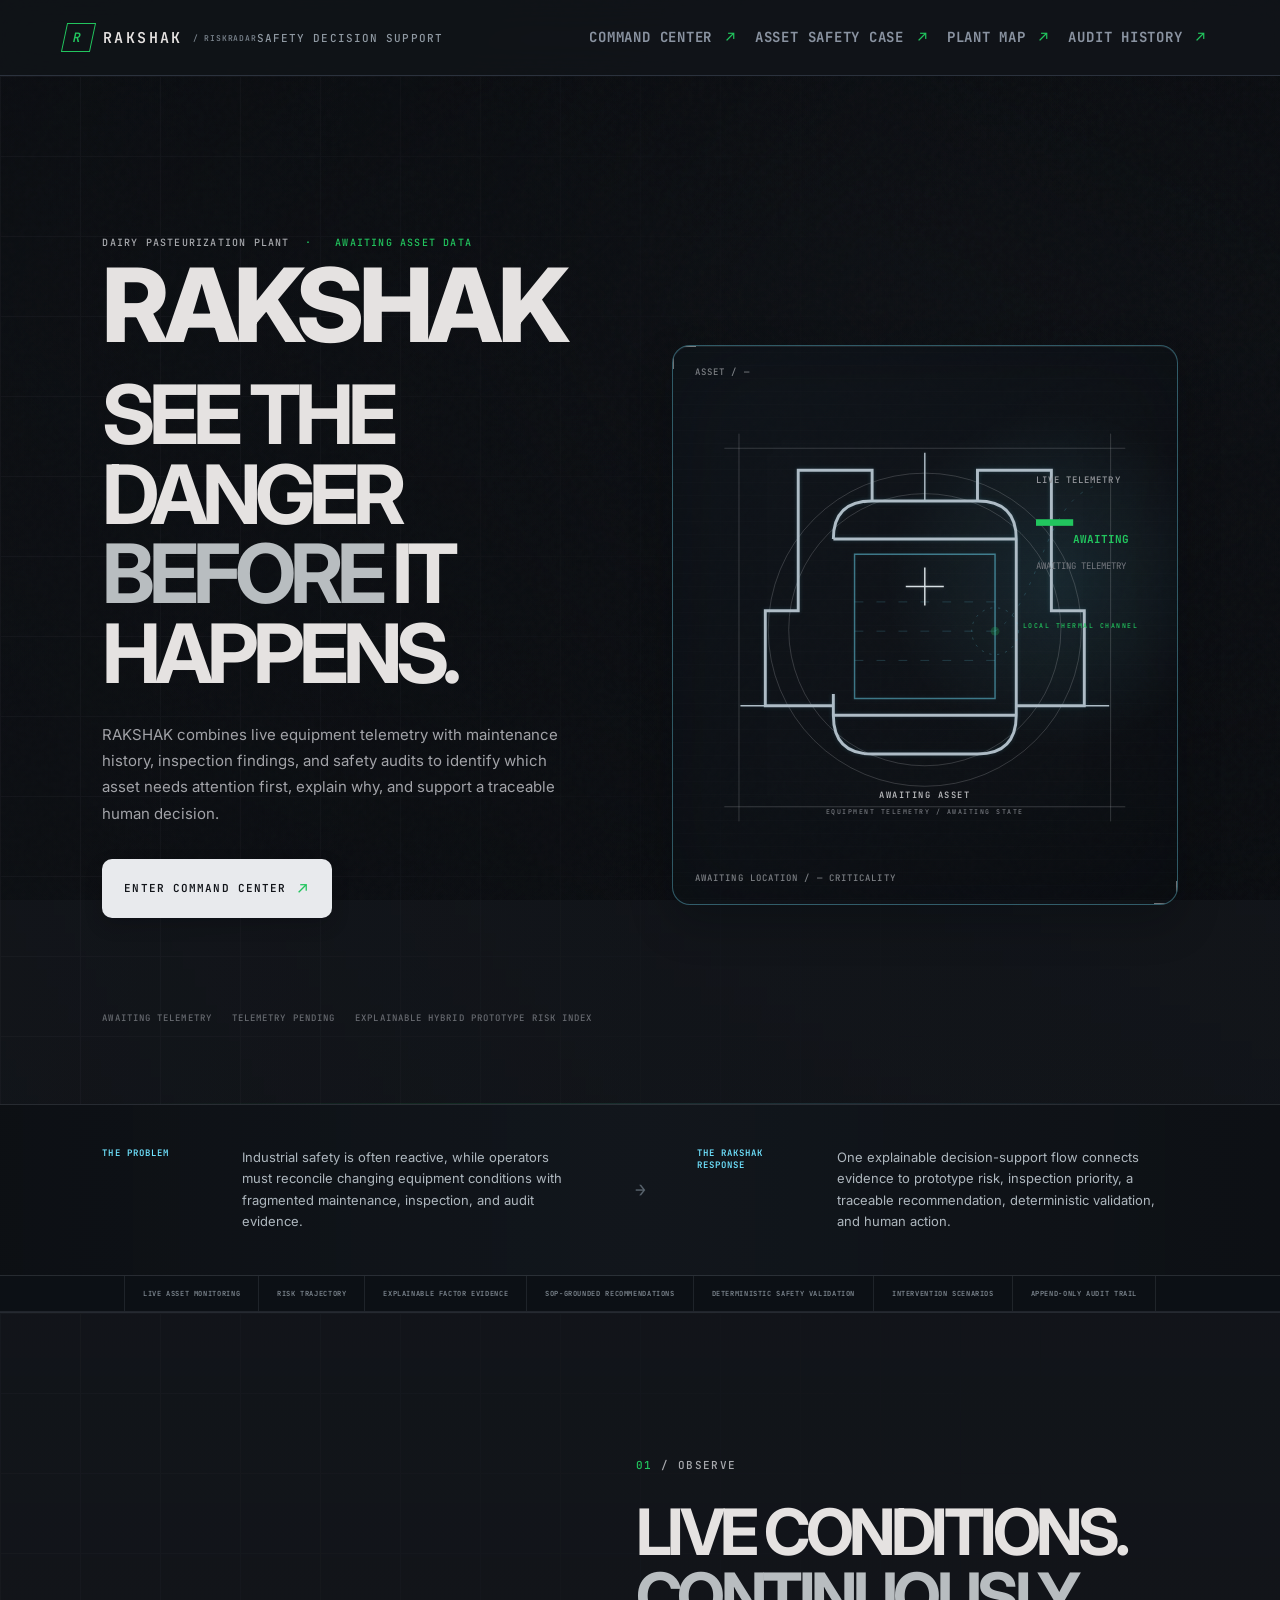
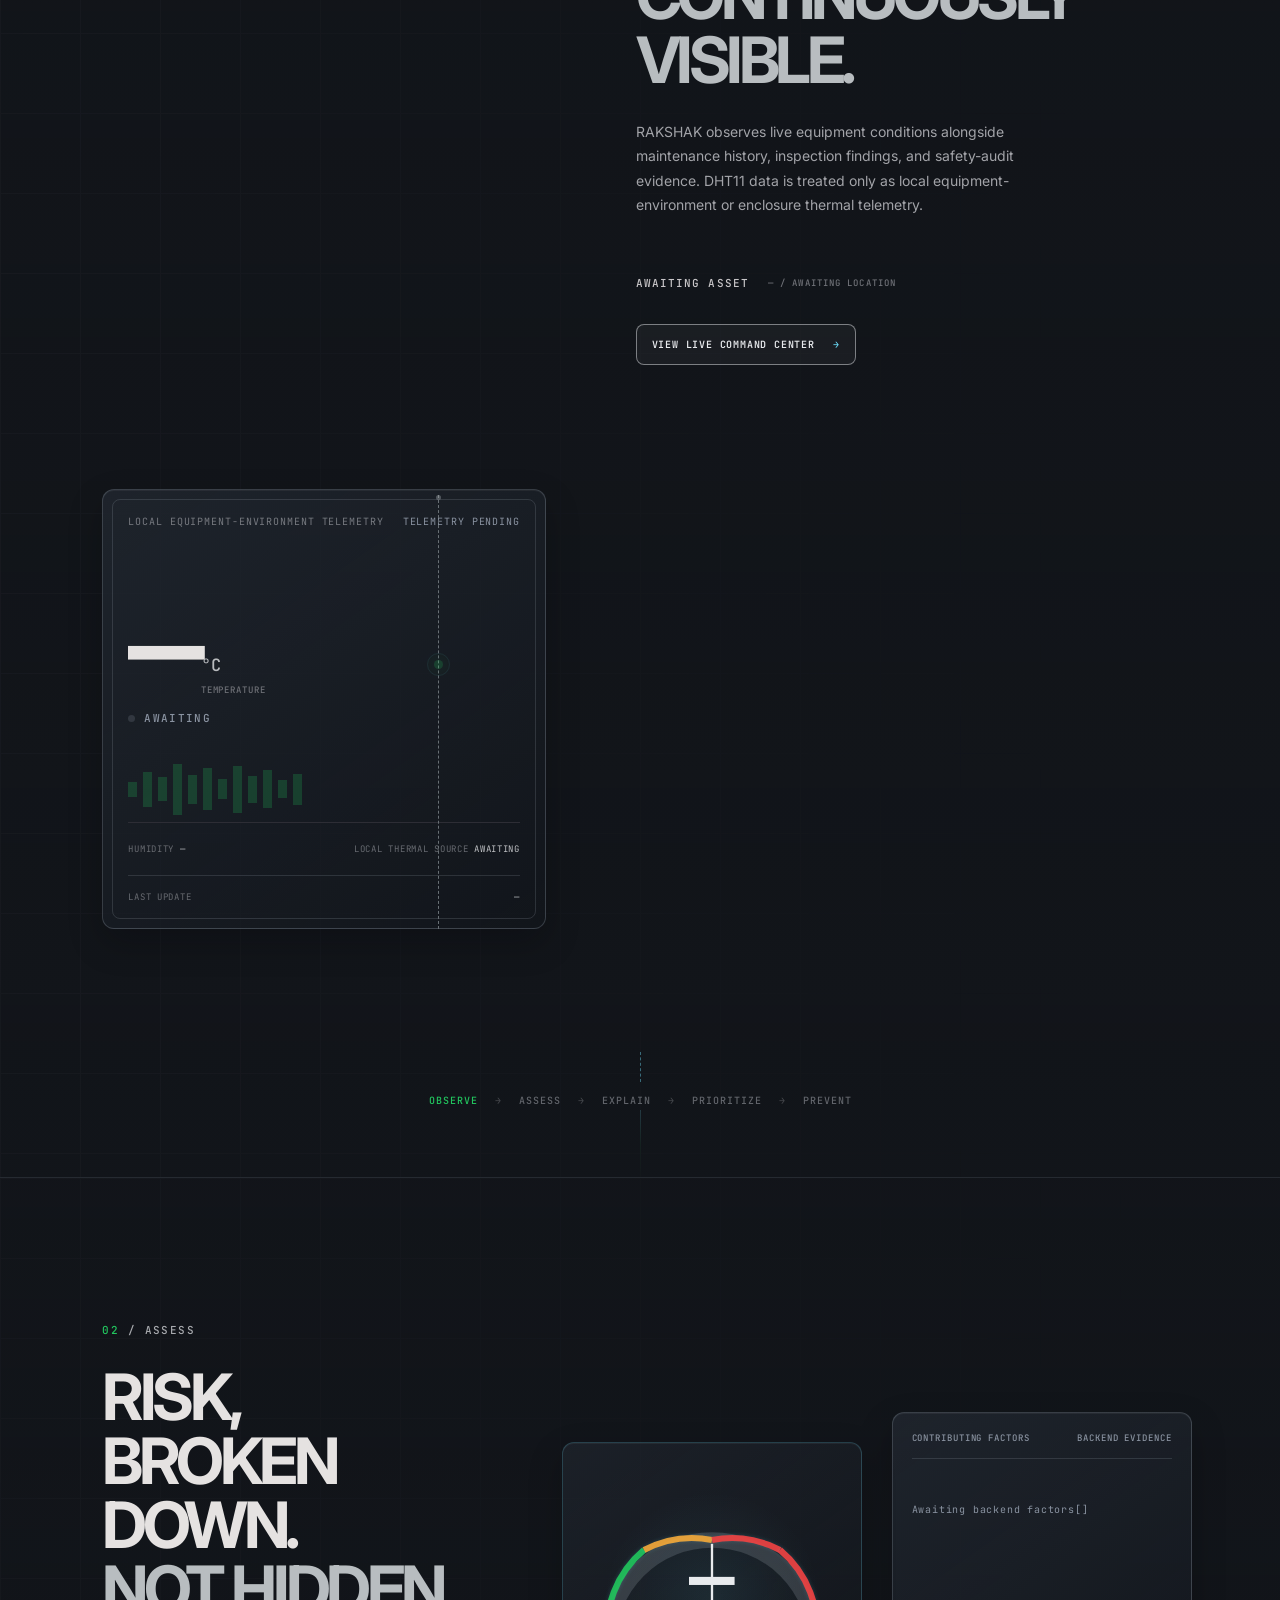
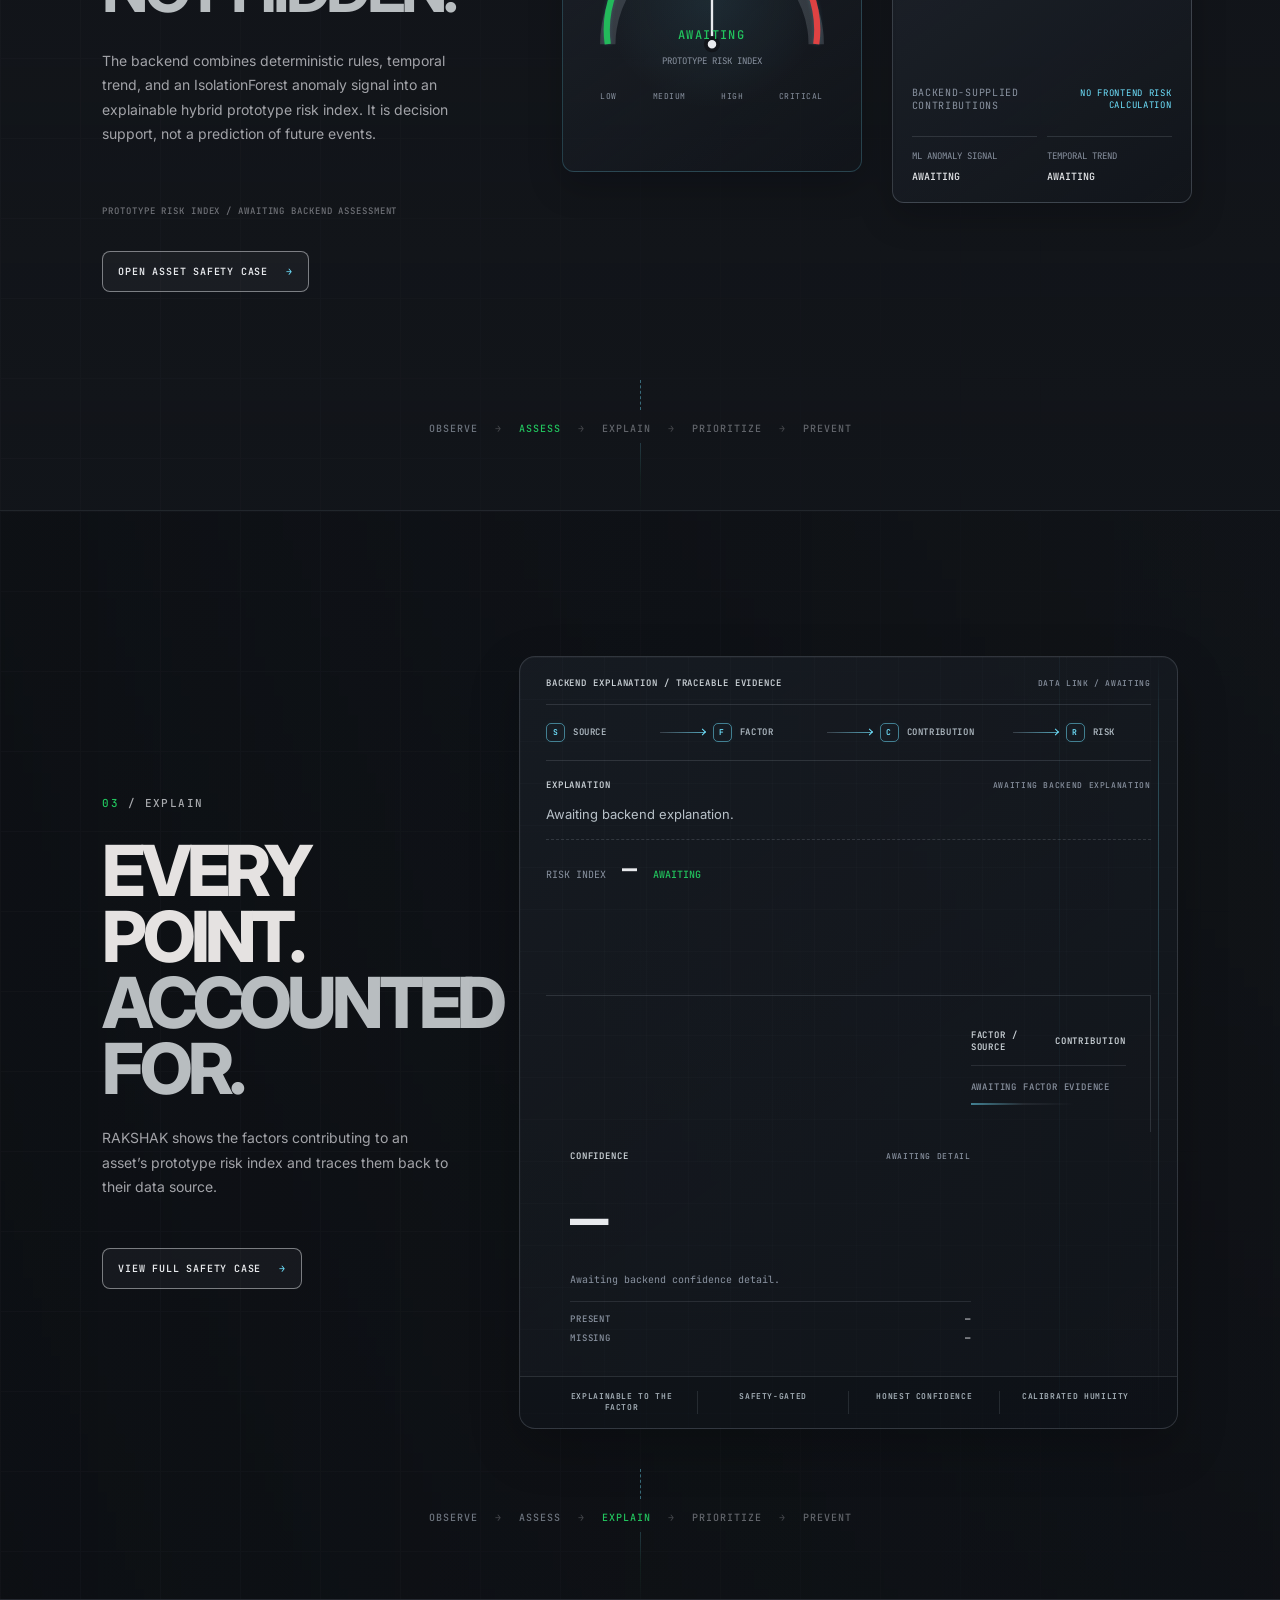
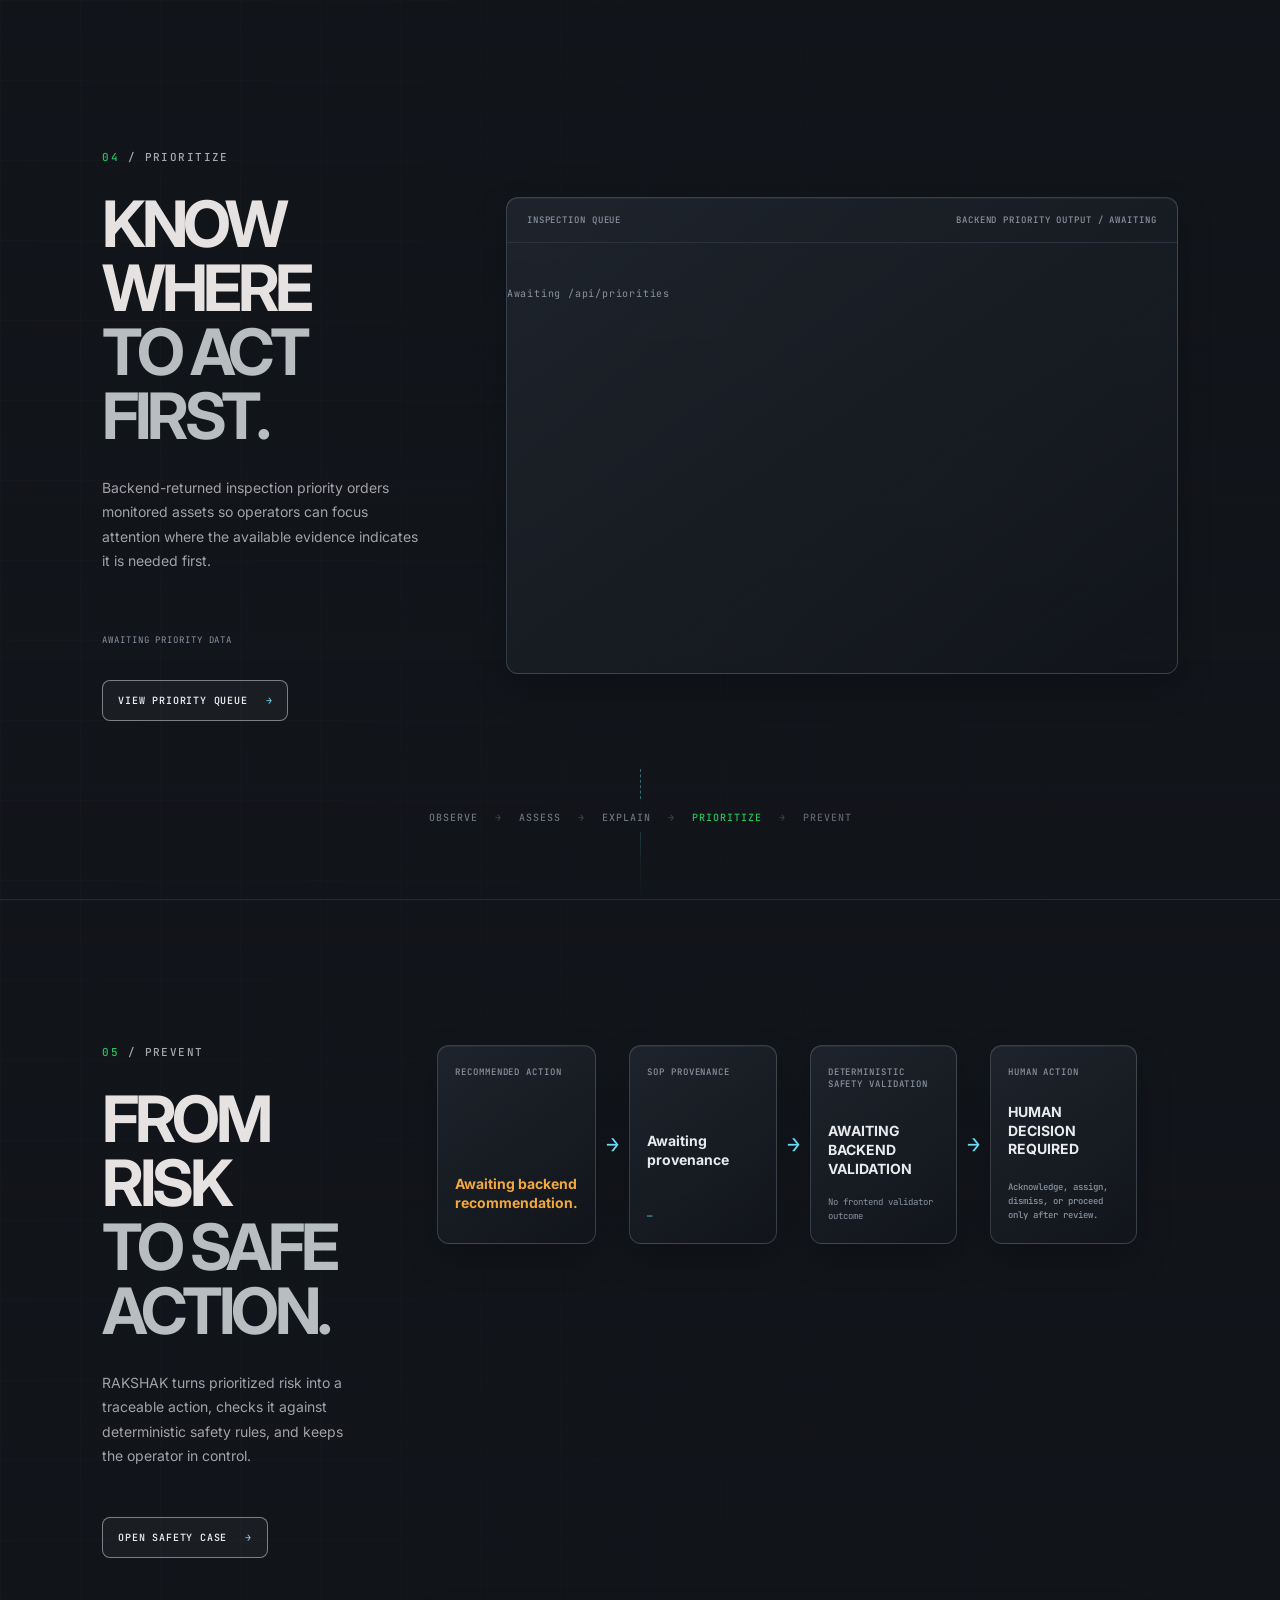
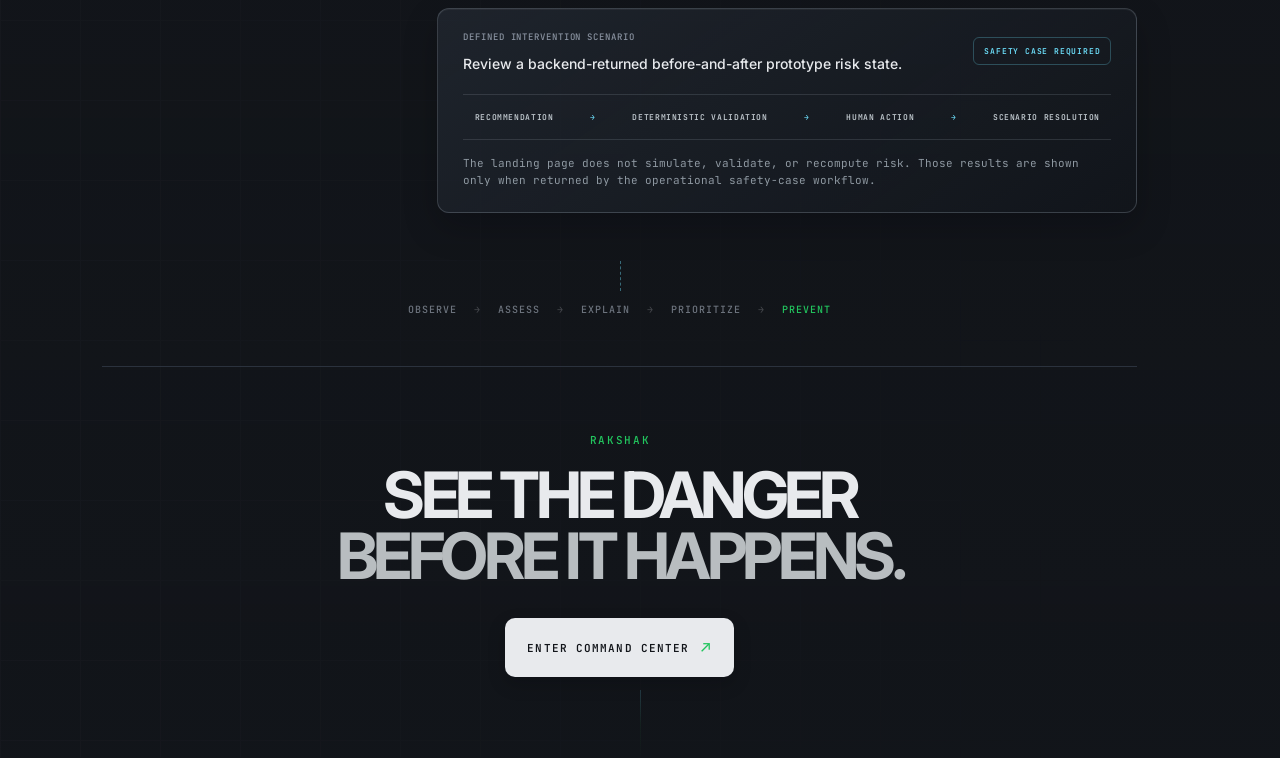
==== commit da493229: "Complete frontend pages and final UI integration" ====
--- a/frontend/index.html
+++ b/frontend/index.html
@@ -4,7 +4,7 @@
     <meta charset="UTF-8" />
     <meta name="viewport" content="width=device-width, initial-scale=1.0" />
     <meta name="theme-color" content="#0a0a0c" />
-    <title>RAKSHAK — Live industrial risk intelligence</title>
+    <title>RAKSHAK / RiskRadar — Industrial safety decision support</title>
     <link rel="preconnect" href="https://fonts.googleapis.com" />
     <link rel="preconnect" href="https://fonts.gstatic.com" crossorigin />
     <link href="https://fonts.googleapis.com/css2?family=Inter:wght@400;500;600;700&family=JetBrains+Mono:wght@400;500;600&display=swap" rel="stylesheet" />
@@ -18,21 +18,21 @@
     <div class="grain" aria-hidden="true"></div>
     <header class="site-header" data-reveal="nav">
       <a class="brand" href="#top" aria-label="RAKSHAK home">
-        <span class="brand-mark">R</span><span>RAKSHAK</span>
+        <span class="brand-mark">R</span><span>RAKSHAK</span><small>/ RISKRADAR</small>
       </a>
-      <div class="header-status"><span class="status-dot" aria-hidden="true"></span> LIVE ASSET MONITORING <span class="header-index">/ 01</span></div>
+      <div class="header-status">SAFETY DECISION SUPPORT</div>
       <nav class="main-nav" aria-label="Operational pages"><a href="#" data-route="commandCenter">COMMAND CENTER <span>↗</span></a><a href="#" data-route="safetyCase">ASSET SAFETY CASE <span>↗</span></a><a href="#" data-route="plantMap">PLANT MAP <span>↗</span></a><a href="#" data-route="auditHistory">AUDIT HISTORY <span>↗</span></a></nav><span class="route-status" data-route-status role="status"></span>
     </header>
 
     <main id="top">
       <section class="hero" aria-labelledby="hero-title">
         <div class="hero-copy" data-reveal="copy">
-          <p class="eyebrow">Industrial risk intelligence <span>·</span> <span data-asset-context>AWAITING ASSET DATA</span></p>
+          <p class="eyebrow">Dairy pasteurization plant <span>·</span> <span data-asset-context>AWAITING ASSET DATA</span></p>
           <p class="hero-wordmark" aria-label="RAKSHAK">RAKSHAK</p><h1 id="hero-title">SEE THE DANGER<br /><em>BEFORE</em> IT HAPPENS.</h1>
-          <p class="hero-description">Industrial risk intelligence that observes live asset conditions, assesses risk, explains why, prioritizes attention, and supports preventive action.</p>
+          <p class="hero-description">RAKSHAK combines live equipment telemetry with maintenance history, inspection findings, and safety audits to identify which asset needs attention first, explain why, and support a traceable human decision.</p>
           <a class="primary-cta" href="#command-center" data-command-link>ENTER COMMAND CENTER <span aria-hidden="true">↗</span></a>
           <p class="cta-note" role="status" data-command-status></p>
-          <div class="hero-meta"><span data-telemetry-source>AWAITING TELEMETRY</span><span data-telemetry-status>TELEMETRY PENDING</span><span>PROTOTYPE DECISION SUPPORT</span></div>
+          <div class="hero-meta"><span data-telemetry-source>AWAITING TELEMETRY</span><span data-telemetry-status>TELEMETRY PENDING</span><span>EXPLAINABLE HYBRID PROTOTYPE RISK INDEX</span></div>
         </div>
 
         <div class="hero-visual" data-reveal="machine">
@@ -47,44 +47,51 @@
               </defs>
               <g class="machine-grid"><path d="M36 40H584M36 530H584M56 20V550M564 20V550" /><circle cx="310" cy="288" r="214" /><circle cx="310" cy="288" r="186" /></g>
               <g class="boiler"><path class="machine-outline" d="M185 164Q185 112 238 112H382Q435 112 435 164V405Q435 458 382 458H238Q185 458 185 405Z" /><path class="machine-inner" d="M214 185H406V382H214Z" /><path class="machine-cap" d="M185 164H435M185 405H435" /><path class="pipe" d="M238 112V70H137V154M382 112V70H483V154M137 154V262H92V392H185M483 154V262H528V392H435" /><path class="pipe thin" d="M310 112V46M92 392H58M528 392H562" /><path class="flow" d="M214 250H406M214 290H406M214 330H406" /><path class="gauge" d="M310 203v52M284 229h52" /><circle class="sensor-halo" cx="406" cy="290" r="32" /><circle class="sensor" cx="406" cy="290" r="6" /></g>
-              <g class="machine-labels"><text x="310" y="518" text-anchor="middle" data-asset-name>AWAITING ASSET</text><text x="310" y="540" text-anchor="middle" class="sub">LIVE TELEMETRY / AWAITING STATE</text><text x="444" y="286" class="sub sensor-label">TEMP SENSOR</text></g>
+              <g class="machine-labels"><text x="310" y="518" text-anchor="middle" data-asset-name>AWAITING ASSET</text><text x="310" y="540" text-anchor="middle" class="sub">EQUIPMENT TELEMETRY / AWAITING STATE</text><text x="444" y="286" class="sub sensor-label">LOCAL THERMAL CHANNEL</text></g>
               <path class="telemetry-path" d="M406 290 C470 250 470 110 548 90" /><circle class="telemetry-pulse" r="5"><animateMotion dur="2.4s" repeatCount="indefinite" path="M406 290 C470 250 470 110 548 90" /></circle>
             </svg>
             <div class="telemetry-readout" data-reveal="panel">
               <span class="readout-label">LIVE TELEMETRY</span>
-              <strong data-risk-score>—</strong><span class="readout-denom">/ 100</span><b data-risk-level>AWAITING</b>
+              <strong data-risk-score>—</strong><b data-risk-level>AWAITING</b>
               <small data-telemetry-source>AWAITING TELEMETRY</small>
             </div>
           </div>
         </div>
       </section>
 
+      <section class="decision-brief" aria-label="Industrial safety problem and RAKSHAK response">
+        <article><span>THE PROBLEM</span><p>Industrial safety is often reactive, while operators must reconcile changing equipment conditions with fragmented maintenance, inspection, and audit evidence.</p></article>
+        <i aria-hidden="true">→</i>
+        <article><span>THE RAKSHAK RESPONSE</span><p>One explainable decision-support flow connects evidence to prototype risk, inspection priority, a traceable recommendation, deterministic validation, and human action.</p></article>
+      </section>
+      <div class="capability-rail" aria-label="Documented RAKSHAK capabilities"><span>LIVE ASSET MONITORING</span><span>RISK TRAJECTORY</span><span>EXPLAINABLE FACTOR EVIDENCE</span><span>SOP-GROUNDED RECOMMENDATIONS</span><span>DETERMINISTIC SAFETY VALIDATION</span><span>INTERVENTION SCENARIOS</span><span>APPEND-ONLY AUDIT TRAIL</span></div>
+
       <section class="observe" id="observe" aria-labelledby="observe-title">
         <div class="observe-path" aria-hidden="true"><span></span><i></i><b></b></div>
         <div class="observe-copy" data-observe-reveal>
           <p class="section-marker"><span>01</span> / OBSERVE</p>
           <h2 id="observe-title">LIVE CONDITIONS.<br /><em>CONTINUOUSLY VISIBLE.</em></h2>
-          <p class="observe-description">Live telemetry gives RAKSHAK the current operating state of the active asset before risk is assessed.</p>
-          <div class="asset-signature"><span class="status-dot"></span><span data-asset-name>AWAITING ASSET</span><small><span data-asset-id>—</span> / <span data-asset-location>AWAITING LOCATION</span></small></div><a class="section-cta" href="#" data-route="commandCenter">VIEW LIVE COMMAND CENTER <span>→</span></a>
+          <p class="observe-description">RAKSHAK observes live equipment conditions alongside maintenance history, inspection findings, and safety-audit evidence. DHT11 data is treated only as local equipment-environment or enclosure thermal telemetry.</p>
+          <div class="asset-signature"><span data-asset-name>AWAITING ASSET</span><small><span data-asset-id>—</span> / <span data-asset-location>AWAITING LOCATION</span></small></div><a class="section-cta" href="#" data-route="commandCenter">VIEW LIVE COMMAND CENTER <span>→</span></a>
         </div>
         <div class="telemetry-composition" data-observe-reveal>
           <div class="telemetry-card">
-            <div class="telemetry-card-head"><span>ACTIVE TELEMETRY</span><b><i class="status-dot"></i> LINKED</b></div>
+            <div class="telemetry-card-head"><span>LOCAL EQUIPMENT-ENVIRONMENT TELEMETRY</span><b data-telemetry-status>TELEMETRY PENDING</b></div>
             <div class="temperature-reading"><strong data-temperature>—</strong><span>°C<small>TEMPERATURE</small></span></div>
             <div class="temperature-state"><span class="state-dot"></span> <span data-temperature-state>AWAITING</span></div>
             <div class="telemetry-wave" aria-hidden="true"><i></i><i></i><i></i><i></i><i></i><i></i><i></i><i></i><i></i><i></i><i></i><i></i></div>
-            <div class="telemetry-details"><span>HUMIDITY <strong data-humidity>—</strong></span><span>SOURCE <strong data-telemetry-source>AWAITING</strong></span></div>
-            <div class="telemetry-update">LAST UPDATE <strong data-last-update>--:--:--</strong></div>
+            <div class="telemetry-details"><span>HUMIDITY <strong data-humidity>—</strong></span><span>LOCAL THERMAL SOURCE <strong data-telemetry-source>AWAITING</strong></span></div>
+            <div class="telemetry-update">LAST UPDATE <strong data-last-update>—</strong></div>
           </div>
           <div class="signal-rail" aria-hidden="true"><span class="signal-node"></span><span class="packet packet-one"></span><span class="packet packet-two"></span></div>
         </div>
         <nav class="product-spine" aria-label="RAKSHAK product spine"><span class="active">OBSERVE</span><i>→</i><span>ASSESS</span><i>→</i><span>EXPLAIN</span><i>→</i><span>PRIORITIZE</span><i>→</i><span>PREVENT</span></nav>
       </section>
       <section class="assess" id="assess" aria-labelledby="assess-title">
-        <div class="assess-copy" data-assess-reveal><p class="section-marker"><span>02</span> / ASSESS</p><h2 id="assess-title">RISK, BROKEN DOWN.<br /><em>NOT HIDDEN.</em></h2><p class="observe-description">RAKSHAK combines live conditions with asset history and an ML anomaly signal into an explainable prototype risk index.</p><div class="assess-note">PROTOTYPE RISK INDEX / AWAITING BACKEND ASSESSMENT</div><a class="section-cta" href="#" data-route="safetyCase">OPEN ASSET SAFETY CASE <span>→</span></a></div>
+        <div class="assess-copy" data-assess-reveal><p class="section-marker"><span>02</span> / ASSESS</p><h2 id="assess-title">RISK, BROKEN DOWN.<br /><em>NOT HIDDEN.</em></h2><p class="observe-description">The backend combines deterministic rules, temporal trend, and an IsolationForest anomaly signal into an explainable hybrid prototype risk index. It is decision support, not a prediction of future events.</p><div class="assess-note">PROTOTYPE RISK INDEX / AWAITING BACKEND ASSESSMENT</div><a class="section-cta" href="#" data-route="safetyCase">OPEN ASSET SAFETY CASE <span>→</span></a></div>
         <div class="assess-visual" data-assess-reveal>
           <div class="risk-gauge" data-risk-gauge><svg viewBox="0 0 360 300" aria-label="Radial prototype risk index gauge"><path class="gauge-track" d="M45 245 A135 135 0 1 1 315 245" /><path class="gauge-band gauge-low" d="M45 245 A135 135 0 0 1 92 123" /><path class="gauge-band gauge-medium" d="M92 123 A135 135 0 0 1 180 110" /><path class="gauge-band gauge-high" d="M180 110 A135 135 0 0 1 268 123" /><path class="gauge-band gauge-critical" d="M268 123 A135 135 0 0 1 315 245" /><line class="gauge-needle" data-gauge-needle x1="180" y1="245" x2="180" y2="115" /><circle cx="180" cy="245" r="8" class="gauge-hub" /></svg><div class="gauge-center"><strong data-assess-score>—</strong><span data-assess-level>AWAITING</span><small>PROTOTYPE RISK INDEX</small></div><div class="gauge-legend"><span>LOW</span><span>MEDIUM</span><span>HIGH</span><span>CRITICAL</span></div></div>
-          <div class="factor-manifest"><div class="manifest-head"><span>CONTRIBUTING FACTORS</span><span>BACKEND EVIDENCE</span></div><div class="factor-rows" data-factor-rows><div class="awaiting-data">Awaiting backend factors[]</div></div><div class="factor-total"><span>TOTAL CONTRIBUTION</span><strong data-factor-sum>—</strong><small data-factor-check>AWAITING VERIFICATION</small></div><div class="instrument-grid"><div><span>ML ANOMALY SIGNAL</span><strong data-ml-status>AWAITING</strong></div><div><span>TREND</span><strong data-trend-state>AWAITING</strong></div></div></div>
+          <div class="factor-manifest"><div class="manifest-head"><span>CONTRIBUTING FACTORS</span><span>BACKEND EVIDENCE</span></div><div class="factor-rows" data-factor-rows><div class="awaiting-data">Awaiting backend factors[]</div></div><div class="factor-total"><span>BACKEND-SUPPLIED CONTRIBUTIONS</span><small>NO FRONTEND RISK CALCULATION</small></div><div class="instrument-grid"><div><span>ML ANOMALY SIGNAL</span><strong data-ml-status>AWAITING</strong></div><div><span>TEMPORAL TREND</span><strong data-trend-state>AWAITING</strong></div></div></div>
         </div>
         <nav class="product-spine assess-spine" aria-label="RAKSHAK product spine"><span class="completed">OBSERVE</span><i>→</i><span class="active">ASSESS</span><i>→</i><span>EXPLAIN</span><i>→</i><span>PRIORITIZE</span><i>→</i><span>PREVENT</span></nav>
       </section>
@@ -93,22 +100,23 @@
         <section class="evidence-workstation" aria-label="Traceable backend evidence" data-explain-reveal>
           <div class="evidence-workstation-head"><span>BACKEND EXPLANATION / TRACEABLE EVIDENCE</span><small>DATA LINK / AWAITING</small></div>
           <div class="evidence-flow" aria-label="Evidence trace: source, factor, contribution, risk">
-            <div class="evidence-flow-step"><i>01</i><span>SOURCE</span></div><b class="evidence-flow-connector" aria-hidden="true"></b>
-            <div class="evidence-flow-step"><i>02</i><span>FACTOR</span></div><b class="evidence-flow-connector" aria-hidden="true"></b>
-            <div class="evidence-flow-step"><i>03</i><span>CONTRIBUTION</span></div><b class="evidence-flow-connector" aria-hidden="true"></b>
-            <div class="evidence-flow-step"><i>04</i><span>RISK</span></div>
+            <div class="evidence-flow-step"><i>S</i><span>SOURCE</span></div><b class="evidence-flow-connector" aria-hidden="true"></b>
+            <div class="evidence-flow-step"><i>F</i><span>FACTOR</span></div><b class="evidence-flow-connector" aria-hidden="true"></b>
+            <div class="evidence-flow-step"><i>C</i><span>CONTRIBUTION</span></div><b class="evidence-flow-connector" aria-hidden="true"></b>
+            <div class="evidence-flow-step"><i>R</i><span>RISK</span></div>
           </div>
           <div class="explain-statement"><div class="evidence-section-head"><span>EXPLANATION</span><small>AWAITING BACKEND EXPLANATION</small></div><p data-explanation>Awaiting backend explanation.</p><div class="statement-signature"><span>RISK INDEX</span><strong data-explain-score>—</strong><b data-explain-level>AWAITING</b></div></div>
           <div class="evidence-lower">
             <div class="evidence-stack"><div class="evidence-section-head evidence-stack-head"><span>FACTOR / SOURCE</span><span>CONTRIBUTION</span></div><div data-explain-factors><div class="awaiting-data">AWAITING FACTOR EVIDENCE</div></div></div>
             <aside class="confidence-rail"><div class="evidence-section-head"><span>CONFIDENCE</span><small>AWAITING DETAIL</small></div><strong data-confidence-score>—</strong><p data-confidence-reason>Awaiting backend confidence detail.</p><div class="confidence-channels"><span>PRESENT</span><b data-confidence-present>—</b><span>MISSING</span><b data-confidence-missing>—</b></div><div class="warning-list" data-data-warnings></div></aside>
           </div>
+          <div class="trust-rail" aria-label="RAKSHAK trust principles"><span>EXPLAINABLE TO THE FACTOR</span><span>SAFETY-GATED</span><span>HONEST CONFIDENCE</span><span>CALIBRATED HUMILITY</span></div>
         </section>
         <nav class="product-spine explain-spine" aria-label="RAKSHAK product spine"><span class="completed">OBSERVE</span><i>→</i><span class="completed">ASSESS</span><i>→</i><span class="active">EXPLAIN</span><i>→</i><span>PRIORITIZE</span><i>→</i><span>PREVENT</span></nav>
       </section>
       <section class="prioritize" id="prioritize" aria-labelledby="prioritize-title">
-        <div class="prioritize-copy" data-prioritize-reveal><p class="section-marker"><span>04</span> / PRIORITIZE</p><h2 id="prioritize-title">KNOW WHERE<br /><em>TO ACT FIRST.</em></h2><p class="observe-description">RAKSHAK continuously ranks monitored assets by inspection priority so operators can focus attention where it matters most.</p><div class="queue-status"><span class="status-dot"></span><span data-priority-status>AWAITING PRIORITY DATA</span></div><a class="section-cta" href="#" data-route="commandCenter">VIEW PRIORITY QUEUE <span>→</span></a></div>
-        <div class="priority-queue" data-prioritize-reveal><div class="priority-queue-head"><span>INSPECTION QUEUE</span><span>BACKEND RANKING / LIVE</span></div><div class="priority-rows" data-priority-rows><div class="awaiting-data">Awaiting /api/priorities</div></div></div>
+        <div class="prioritize-copy" data-prioritize-reveal><p class="section-marker"><span>04</span> / PRIORITIZE</p><h2 id="prioritize-title">KNOW WHERE<br /><em>TO ACT FIRST.</em></h2><p class="observe-description">Backend-returned inspection priority orders monitored assets so operators can focus attention where the available evidence indicates it is needed first.</p><div class="queue-status"><span data-priority-status>AWAITING PRIORITY DATA</span></div><a class="section-cta" href="#" data-route="commandCenter">VIEW PRIORITY QUEUE <span>→</span></a></div>
+        <div class="priority-queue" data-prioritize-reveal><div class="priority-queue-head"><span>INSPECTION QUEUE</span><span>BACKEND PRIORITY OUTPUT / AWAITING</span></div><div class="priority-rows" data-priority-rows><div class="awaiting-data">Awaiting /api/priorities</div></div></div>
         <nav class="product-spine prioritize-spine" aria-label="RAKSHAK product spine"><span class="completed">OBSERVE</span><i>→</i><span class="completed">ASSESS</span><i>→</i><span class="completed">EXPLAIN</span><i>→</i><span class="active">PRIORITIZE</span><i>→</i><span>PREVENT</span></nav>
       </section>
       <section class="prevent" id="prevent" aria-labelledby="prevent-title">
@@ -116,10 +124,10 @@
         <div class="prevent-pipeline" data-prevent-reveal>
           <div class="prevent-stage recommendation-stage"><span class="stage-label">RECOMMENDED ACTION</span><strong data-recommendation-action>Awaiting backend recommendation.</strong></div><i class="pipeline-arrow">→</i>
           <div class="prevent-stage sop-stage"><span class="stage-label">SOP PROVENANCE</span><strong data-sop-title>Awaiting provenance</strong><small><span data-sop-doc>—</span> <span data-sop-section></span> <span data-sop-version></span></small></div><i class="pipeline-arrow">→</i>
-          <div class="prevent-stage validator-stage" data-validator-state="pending"><span class="stage-label">SAFETY VALIDATOR</span><strong data-validator-result>AWAITING</strong><small data-validator-rule>Awaiting backend validation</small></div><i class="pipeline-arrow">→</i>
-          <div class="prevent-stage operator-stage"><span class="stage-label">HUMAN OPERATOR</span><strong>HUMAN DECISION REQUIRED</strong><div class="operator-actions"><button type="button" disabled>ACK</button><button type="button" disabled>ASSIGN</button><button type="button" disabled>DISMISS</button></div></div>
+          <div class="prevent-stage validator-stage" data-validator-state="pending"><span class="stage-label">DETERMINISTIC SAFETY VALIDATION</span><strong data-validator-result>AWAITING BACKEND VALIDATION</strong><small data-validator-rule>No frontend validator outcome</small></div><i class="pipeline-arrow">→</i>
+          <div class="prevent-stage operator-stage"><span class="stage-label">HUMAN ACTION</span><strong>HUMAN DECISION REQUIRED</strong><small>Acknowledge, assign, dismiss, or proceed only after review.</small></div>
         </div>
-        <div class="intervention-panel" data-prevent-reveal><div class="intervention-head"><div><span class="stage-label">INTERVENTION SIMULATION</span><strong>Recompute the prototype risk index after the selected intervention.</strong></div><button type="button" class="simulate-button" data-simulate>SIMULATE INTERVENTION <span>→</span></button></div><p class="simulation-status" data-simulation-status></p><div class="before-after"><div><span class="stage-label">CURRENT STATE</span><strong data-before-score>—</strong><b data-before-level>AWAITING</b></div><i>→</i><div><span class="stage-label">RECOMPUTED STATE</span><strong data-after-score>—</strong><b data-after-level>AWAITING</b></div></div><div class="changed-factors" data-changed-factors></div><p class="scenario-note" data-simulation-note></p></div>
+        <div class="intervention-panel intervention-concept" data-prevent-reveal><div class="intervention-head"><div><span class="stage-label">DEFINED INTERVENTION SCENARIO</span><strong>Review a backend-returned before-and-after prototype risk state.</strong></div><span class="concept-state">SAFETY CASE REQUIRED</span></div><div class="scenario-path"><span>RECOMMENDATION</span><i>→</i><span>DETERMINISTIC VALIDATION</span><i>→</i><span>HUMAN ACTION</span><i>→</i><span>SCENARIO RESOLUTION</span></div><p class="scenario-note">The landing page does not simulate, validate, or recompute risk. Those results are shown only when returned by the operational safety-case workflow.</p></div>
         <nav class="product-spine prevent-spine" aria-label="RAKSHAK product spine"><span class="completed">OBSERVE</span><i>→</i><span class="completed">ASSESS</span><i>→</i><span class="completed">EXPLAIN</span><i>→</i><span class="completed">PRIORITIZE</span><i>→</i><span class="active">PREVENT</span></nav>
         <div class="landing-close"><p>RAKSHAK</p><h3>SEE THE DANGER<br /><em>BEFORE IT HAPPENS.</em></h3><a class="primary-cta" href="#command-center" data-command-link>ENTER COMMAND CENTER <span aria-hidden="true">↗</span></a></div>
       </section>
--- a/frontend/styles.css
+++ b/frontend/styles.css
@@ -94,3 +94,68 @@
 @media(max-width:900px){body:has(.landing-cinematic-bg) .explain{grid-template-columns:1fr;min-height:auto;row-gap:38px;padding-top:120px;padding-bottom:60px}body:has(.landing-cinematic-bg) .explain-copy{max-width:540px}body:has(.landing-cinematic-bg) .evidence-workstation{max-width:720px}}
 @media(max-width:760px){body:has(.landing-cinematic-bg) .explain{display:block;padding:108px 6vw 52px}body:has(.landing-cinematic-bg) .explain h2{font-size:clamp(3.4rem,14vw,5rem)}body:has(.landing-cinematic-bg) .evidence-workstation{margin-top:38px;padding:18px 17px 0;border-radius:14px}body:has(.landing-cinematic-bg) .evidence-workstation-head{align-items:flex-start;flex-direction:column;gap:7px}body:has(.landing-cinematic-bg) .evidence-flow{grid-template-columns:1fr 1fr;gap:12px;padding:15px 0}body:has(.landing-cinematic-bg) .evidence-flow-connector{display:none}body:has(.landing-cinematic-bg) .evidence-flow-step{font-size:8px}body:has(.landing-cinematic-bg) .evidence-lower{grid-template-columns:1fr}body:has(.landing-cinematic-bg) .evidence-stack{padding-right:0;border-right:0;border-bottom:1px solid rgba(173,185,196,.17)}body:has(.landing-cinematic-bg) .confidence-rail{padding-left:0}body:has(.landing-cinematic-bg) .explain-spine{margin-top:52px}}
 @media(prefers-reduced-motion:reduce){body:has(.landing-cinematic-bg) .explain.is-active .evidence-flow-step,body:has(.landing-cinematic-bg) .explain.is-active .evidence-flow-connector{animation:none;opacity:1;transform:none}}
+/* Lift the fixed cinematic footage slightly so its globe resolves at hero center. */
+body:has(.landing-cinematic-bg) .landing-cinematic-bg{object-position:center 58%}
+@media(max-width:760px){body:has(.landing-cinematic-bg) .landing-cinematic-bg{object-position:62% 58%}}
+
+/* Final source-of-truth alignment: landing page only. */
+body:has(.landing-cinematic-bg) .brand small{color:#7f8992;font:500 8px var(--mono);letter-spacing:.1em;white-space:nowrap}
+body:has(.landing-cinematic-bg) .header-status{color:#8f99a2;letter-spacing:.1em}
+body:has(.landing-cinematic-bg) .readout-denom{display:none}
+
+body:has(.landing-cinematic-bg) .decision-brief{position:relative;z-index:1;display:grid;grid-template-columns:minmax(0,1fr) auto minmax(0,1fr);align-items:center;gap:clamp(24px,4vw,70px);padding:42px clamp(24px,8vw,205px);border-top:1px solid rgba(173,185,196,.16);border-bottom:1px solid rgba(173,185,196,.16);background:linear-gradient(90deg,rgba(11,14,18,.70),rgba(18,24,31,.54),rgba(11,14,18,.64))}
+body:has(.landing-cinematic-bg) .decision-brief article{display:grid;grid-template-columns:minmax(118px,.34fr) minmax(0,1fr);gap:22px;align-items:start}
+body:has(.landing-cinematic-bg) .decision-brief article>span{color:#6fe3ff;font:600 9px var(--mono);letter-spacing:.12em}
+body:has(.landing-cinematic-bg) .decision-brief p{max-width:520px;margin:0;color:#aeb7be;font-size:13px;line-height:1.65}
+body:has(.landing-cinematic-bg) .decision-brief>i{color:#59636d;font:400 18px var(--mono);font-style:normal}
+body:has(.landing-cinematic-bg) .capability-rail{position:relative;z-index:1;display:flex;align-items:stretch;justify-content:center;padding:0 clamp(24px,5vw,110px);border-bottom:1px solid rgba(173,185,196,.13);background:rgba(8,12,16,.46);overflow-x:auto;scrollbar-width:none}
+body:has(.landing-cinematic-bg) .capability-rail::-webkit-scrollbar{display:none}
+body:has(.landing-cinematic-bg) .capability-rail span{display:grid;place-items:center;min-width:max-content;padding:13px clamp(12px,1.4vw,24px);border-left:1px solid rgba(173,185,196,.12);color:#7f8992;font:600 7px var(--mono);letter-spacing:.09em;text-align:center}
+body:has(.landing-cinematic-bg) .capability-rail span:last-child{border-right:1px solid rgba(173,185,196,.12)}
+
+body:has(.landing-cinematic-bg) .telemetry-card-head{align-items:flex-start;gap:16px}
+body:has(.landing-cinematic-bg) .telemetry-card-head>span{max-width:68%;line-height:1.45}
+body:has(.landing-cinematic-bg) .telemetry-card-head b{color:#8a93a1;text-align:right;line-height:1.45}
+body:has(.landing-cinematic-bg):not([data-data-state="linked"]) .telemetry-wave i,
+body:has(.landing-cinematic-bg):not([data-data-state="linked"]) .packet,
+body:has(.landing-cinematic-bg):not([data-data-state="linked"]) .signal-node,
+body:has(.landing-cinematic-bg):not([data-data-state="linked"]) .state-dot{animation:none;opacity:.22}
+body:has(.landing-cinematic-bg):not([data-data-state="linked"]) .telemetry-pulse{display:none}
+body:has(.landing-cinematic-bg):not([data-data-state="linked"]) .flow,
+body:has(.landing-cinematic-bg):not([data-data-state="linked"]) .sensor,
+body:has(.landing-cinematic-bg):not([data-data-state="linked"]) .sensor-halo,
+body:has(.landing-cinematic-bg):not([data-data-state="linked"]) .telemetry-path{animation:none;filter:none;opacity:.24}
+body:has(.landing-cinematic-bg):not([data-data-state="linked"]) .temperature-state{color:#8a93a1}
+body:has(.landing-cinematic-bg):not([data-data-state="linked"]) .state-dot{background:#8a93a1}
+
+body:has(.landing-cinematic-bg) .factor-total{display:flex;align-items:center;justify-content:space-between;gap:18px}
+body:has(.landing-cinematic-bg) .factor-total small{grid-column:auto;color:#6fe3ff;text-align:right;letter-spacing:.08em}
+
+body:has(.landing-cinematic-bg) .trust-rail{display:grid;grid-template-columns:repeat(4,minmax(0,1fr));margin:0 -26px;padding:14px 26px;border-top:1px solid rgba(173,185,196,.17);background:rgba(6,10,14,.22)}
+body:has(.landing-cinematic-bg) .trust-rail span{padding:0 15px;border-left:1px solid rgba(173,185,196,.15);color:#aab5bd;font:600 8px var(--mono);line-height:1.45;letter-spacing:.08em;text-align:center}
+body:has(.landing-cinematic-bg) .trust-rail span:first-child{border-left:0}
+
+body:has(.landing-cinematic-bg) .operator-stage small{display:block;margin-top:12px;color:#8a93a1;font:500 9px var(--mono);line-height:1.55}
+body:has(.landing-cinematic-bg) .intervention-concept{padding:22px 25px}
+body:has(.landing-cinematic-bg) .concept-state{align-self:center;padding:8px 10px;border:1px solid rgba(111,227,255,.26);border-radius:6px;color:#6fe3ff;font:600 8px var(--mono);letter-spacing:.1em;white-space:nowrap}
+body:has(.landing-cinematic-bg) .scenario-path{display:grid;grid-template-columns:auto auto auto auto auto auto auto;align-items:center;gap:14px;margin-top:22px;padding:17px 0;border-top:1px solid rgba(173,185,196,.17);border-bottom:1px solid rgba(173,185,196,.17);color:#c3cbd1;font:600 8px var(--mono);letter-spacing:.08em;text-align:center}
+body:has(.landing-cinematic-bg) .scenario-path i{color:#6fe3ff;font-style:normal}
+body:has(.landing-cinematic-bg) .intervention-concept .scenario-note{max-width:780px;margin:15px 0 0;color:#8f99a2;font-size:11px;line-height:1.6}
+
+@media(max-width:1100px){
+  body:has(.landing-cinematic-bg) .decision-brief{padding-left:6vw;padding-right:6vw;gap:28px}
+  body:has(.landing-cinematic-bg) .decision-brief article{grid-template-columns:1fr;gap:9px}
+  body:has(.landing-cinematic-bg) .trust-rail{margin-left:-21px;margin-right:-21px;padding-left:15px;padding-right:15px}
+}
+@media(max-width:760px){
+  body:has(.landing-cinematic-bg) .brand small{display:none}
+  body:has(.landing-cinematic-bg) .decision-brief{grid-template-columns:1fr;gap:24px;padding:34px 6vw}
+  body:has(.landing-cinematic-bg) .decision-brief>i{transform:rotate(90deg);justify-self:start}
+  body:has(.landing-cinematic-bg) .capability-rail{justify-content:flex-start;padding:0 6vw}
+  body:has(.landing-cinematic-bg) .trust-rail{grid-template-columns:1fr 1fr;gap:0;margin-left:-17px;margin-right:-17px;padding:0 10px}
+  body:has(.landing-cinematic-bg) .trust-rail span{padding:12px 8px;border-top:1px solid rgba(173,185,196,.12)}
+  body:has(.landing-cinematic-bg) .trust-rail span:nth-child(odd){border-left:0}
+  body:has(.landing-cinematic-bg) .intervention-head{align-items:flex-start;flex-direction:column;gap:14px}
+  body:has(.landing-cinematic-bg) .scenario-path{grid-template-columns:1fr;gap:9px;text-align:left}
+  body:has(.landing-cinematic-bg) .scenario-path i{transform:rotate(90deg);justify-self:start}
+}
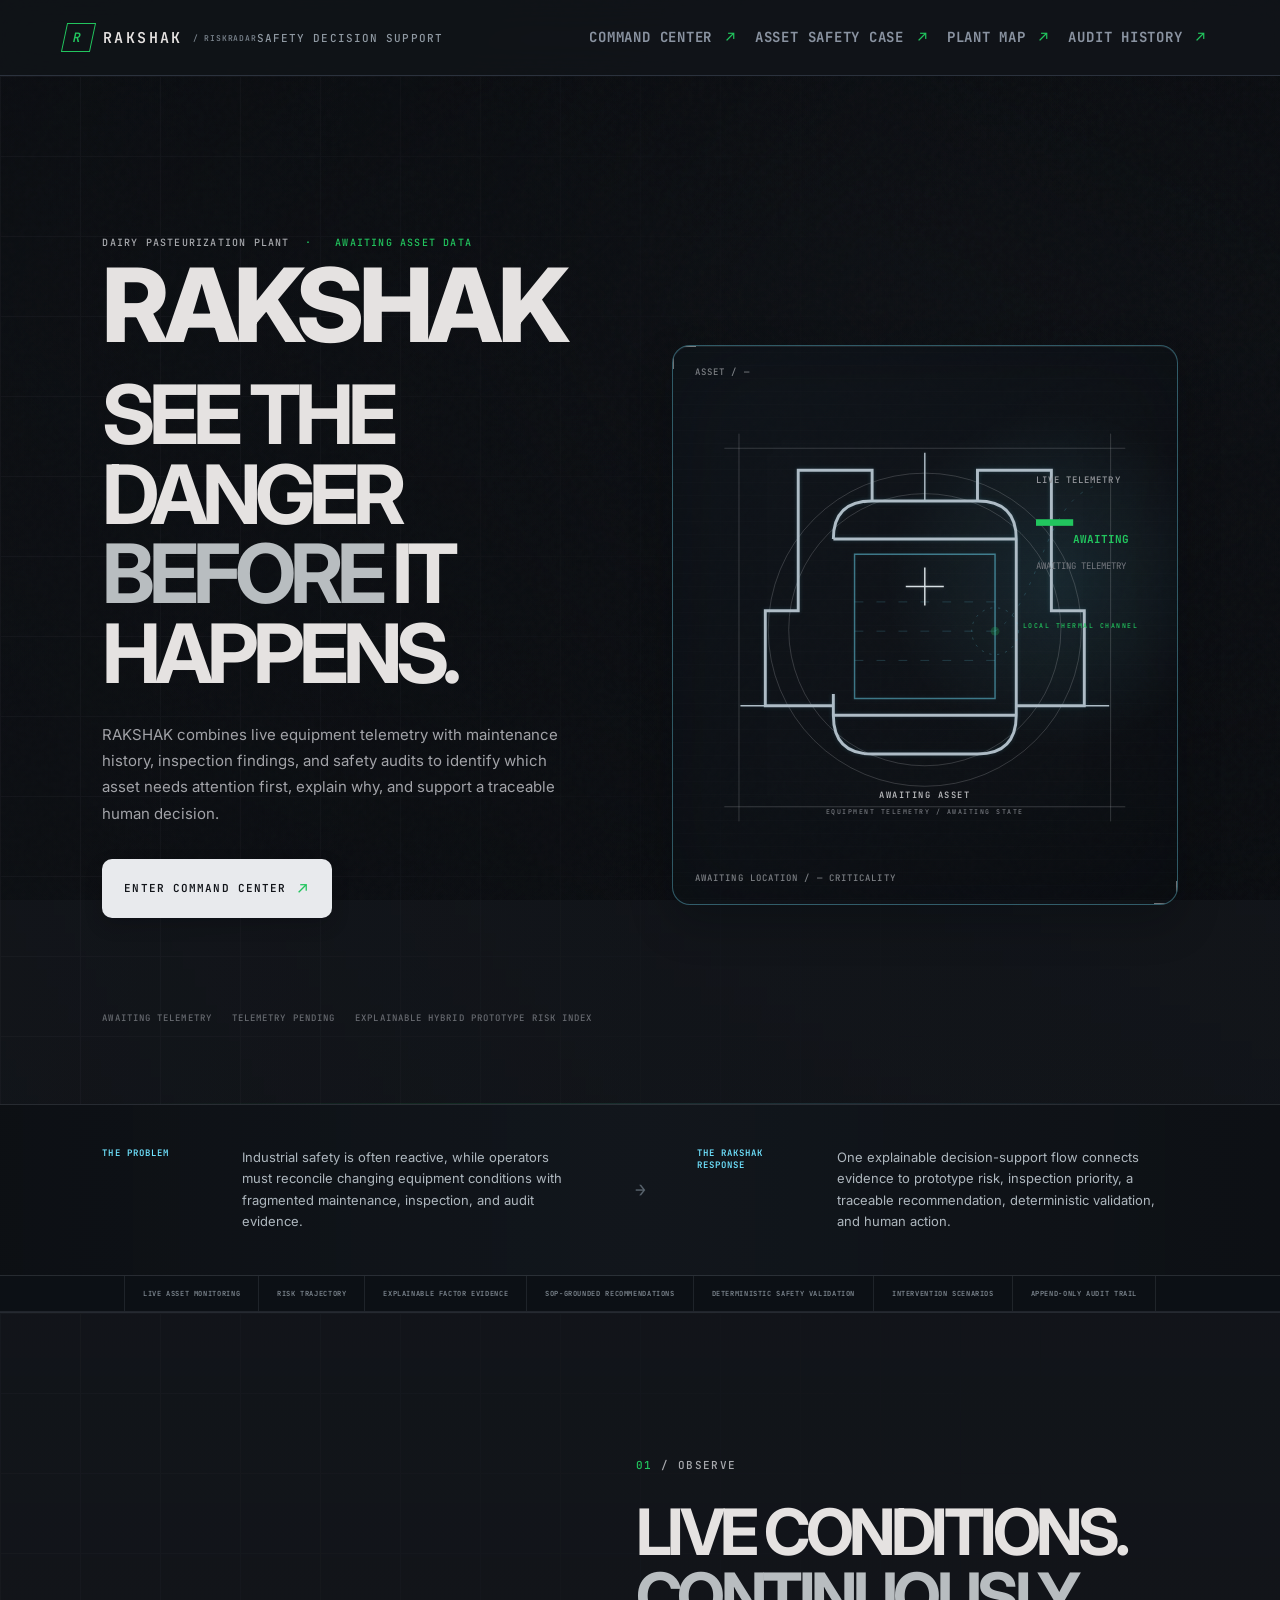
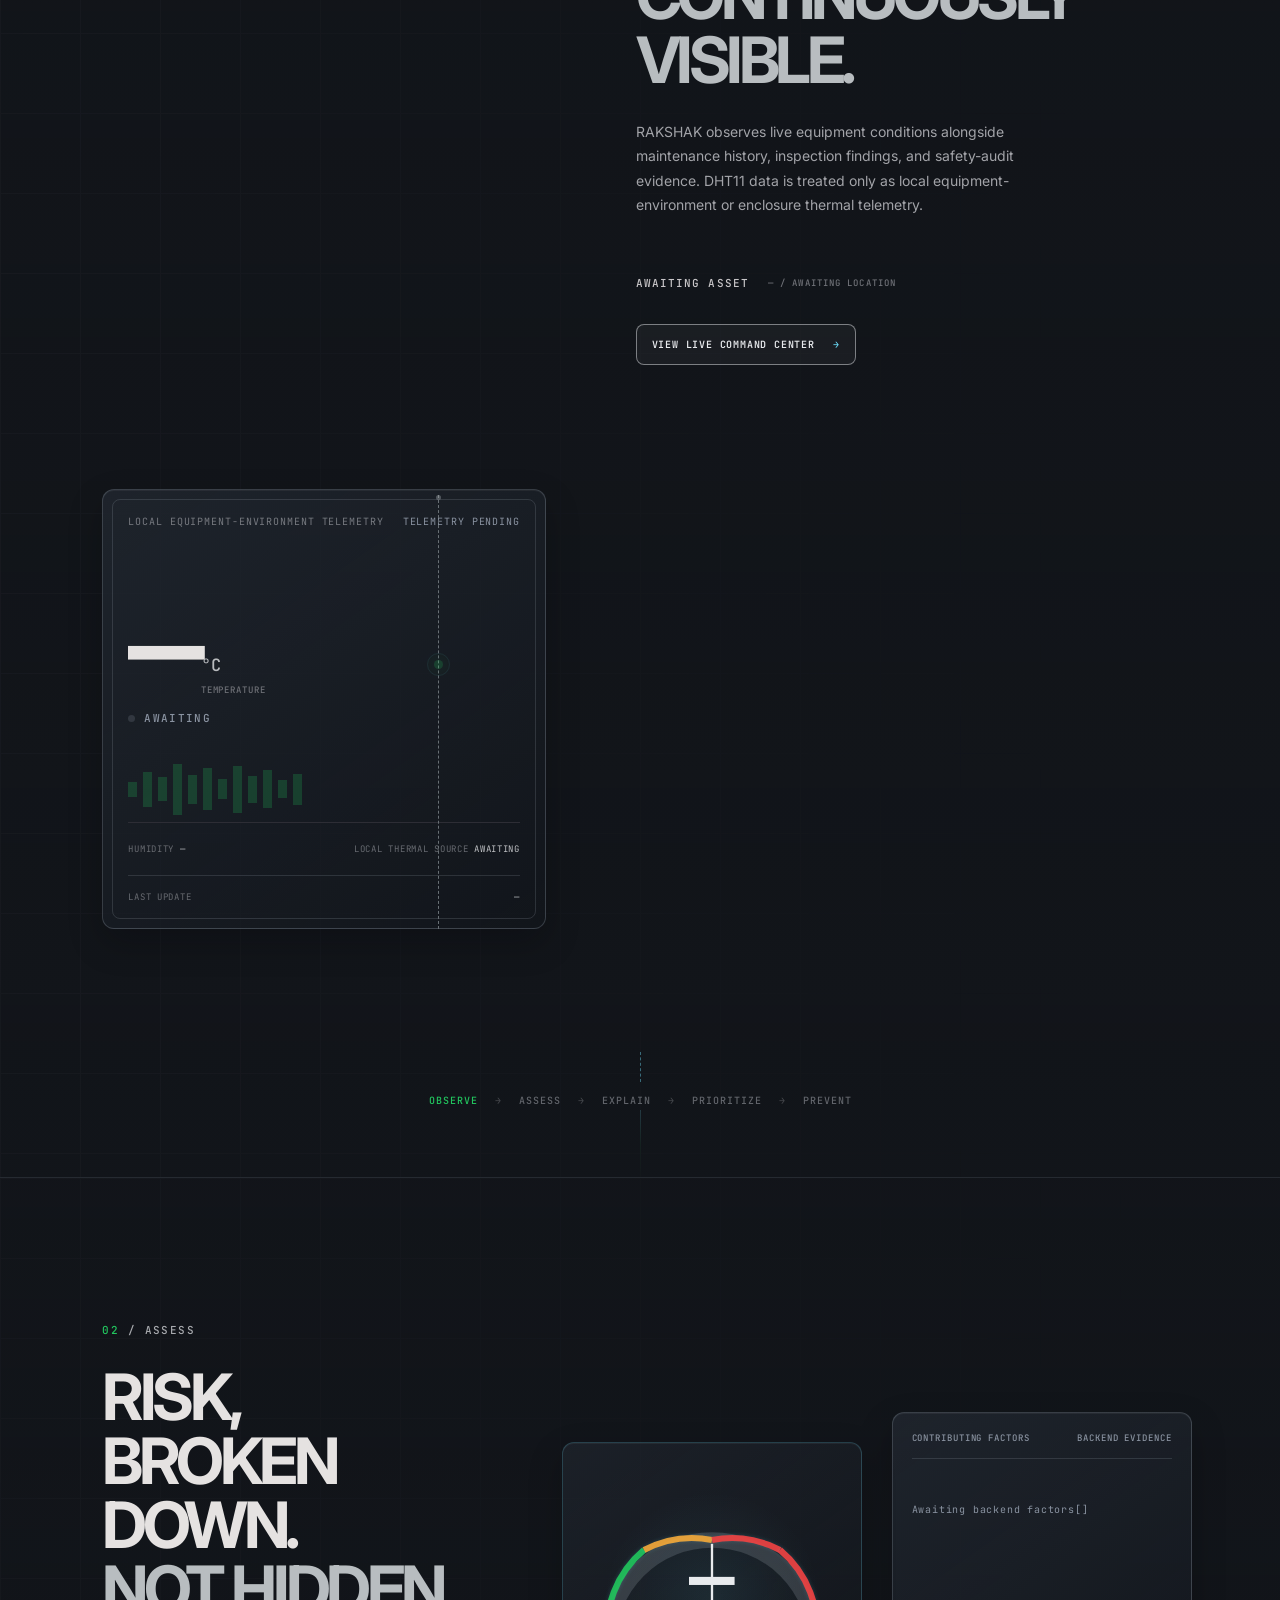
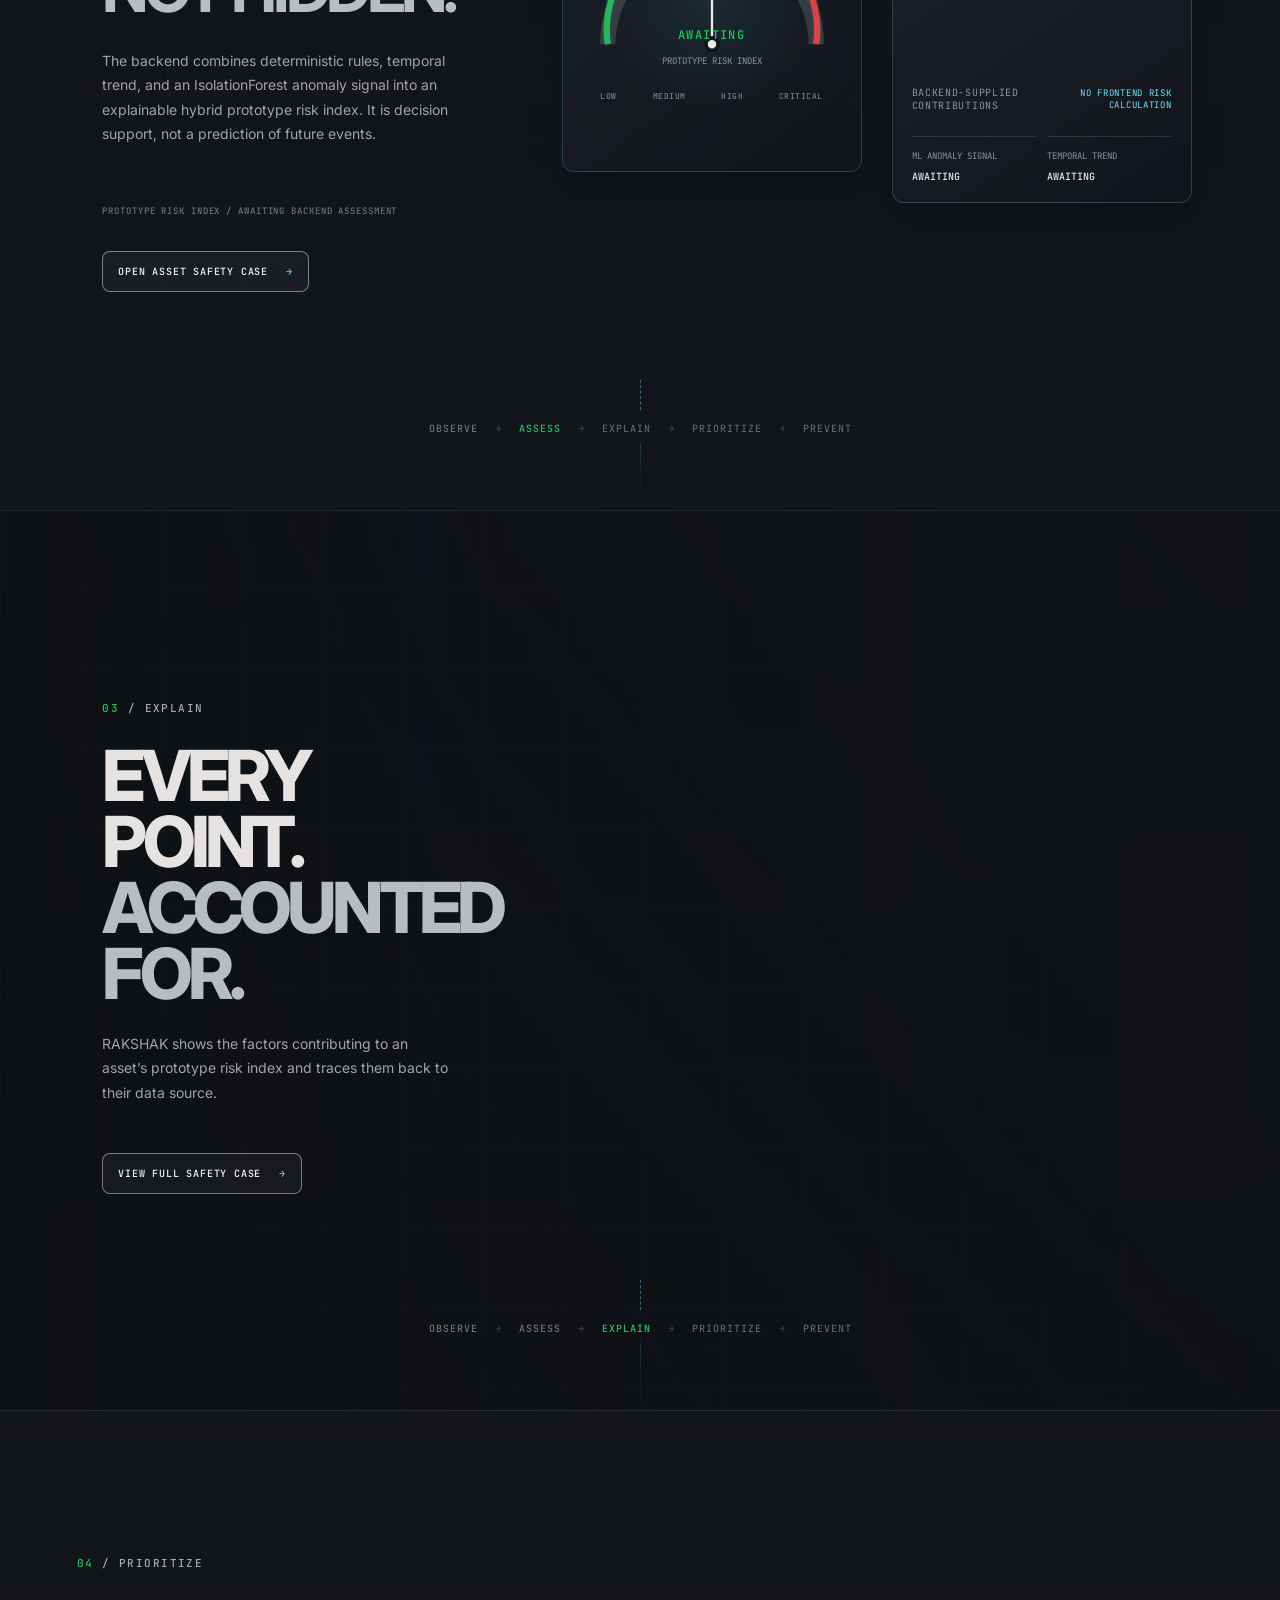
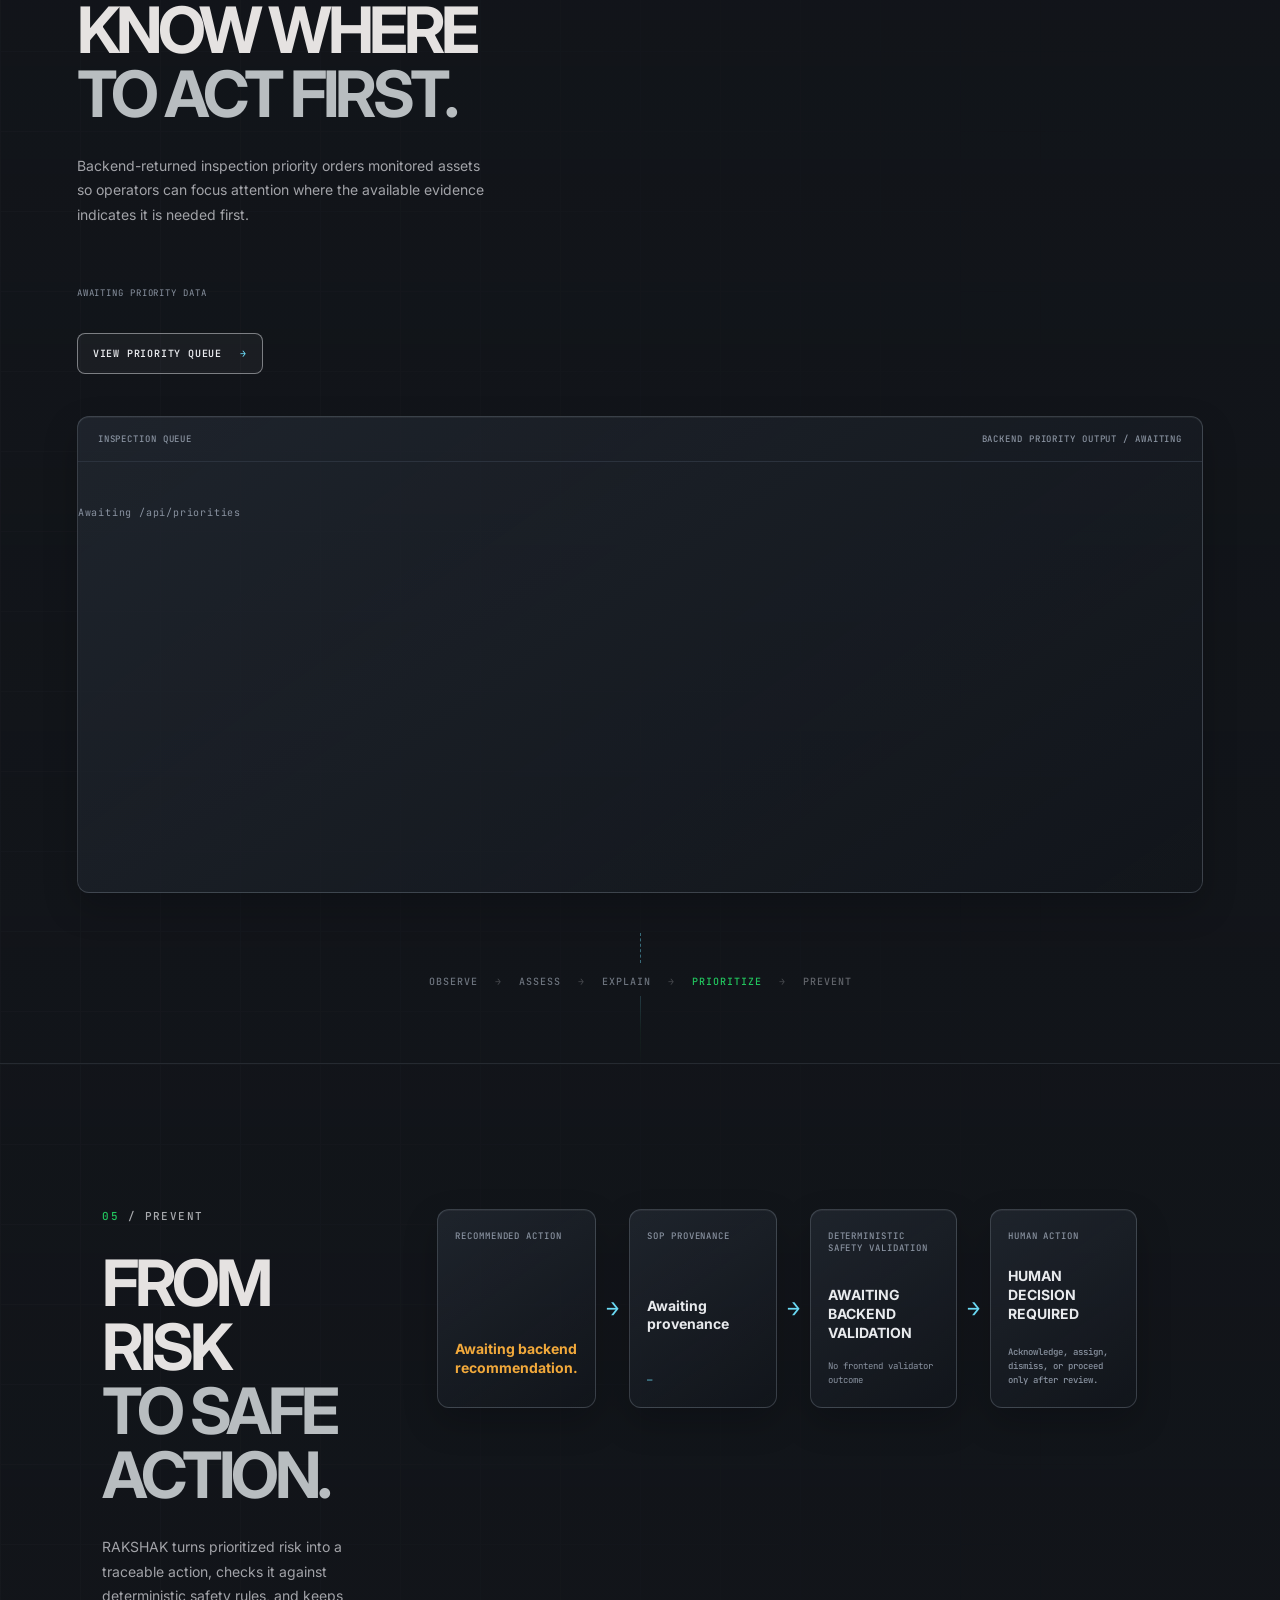
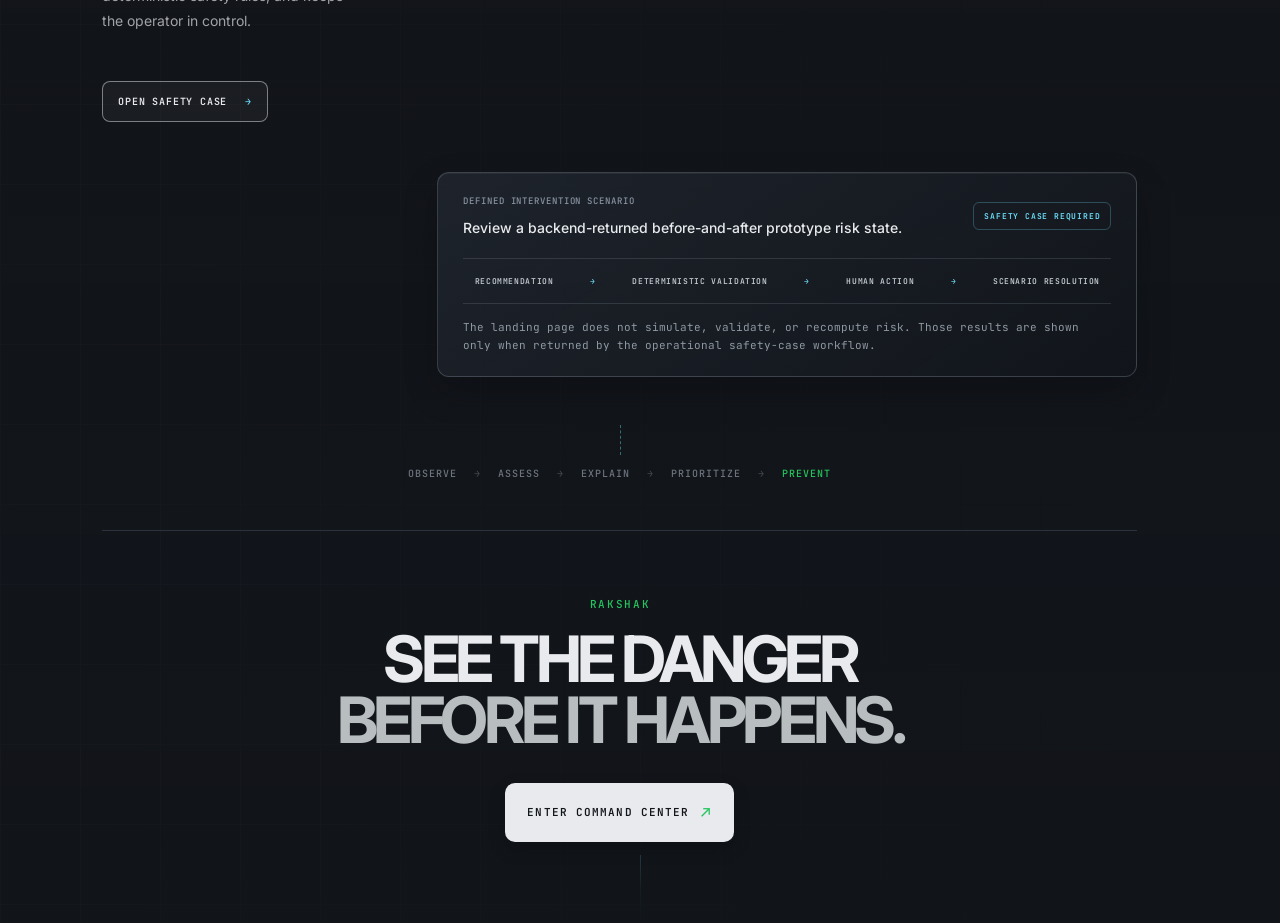
==== commit 93168a2a: "Complete frontend integration and UI fixes" ====
--- a/frontend/index.html
+++ b/frontend/index.html
@@ -97,26 +97,11 @@
       </section>
       <section class="explain" id="explain" aria-labelledby="explain-title">
         <div class="explain-copy" data-explain-reveal><p class="section-marker"><span>03</span> / EXPLAIN</p><h2 id="explain-title">EVERY POINT.<br /><em>ACCOUNTED FOR.</em></h2><p class="observe-description">RAKSHAK shows the factors contributing to an asset’s prototype risk index and traces them back to their data source.</p><a class="section-cta" href="#" data-route="safetyCase">VIEW FULL SAFETY CASE <span>→</span></a></div>
-        <section class="evidence-workstation" aria-label="Traceable backend evidence" data-explain-reveal>
-          <div class="evidence-workstation-head"><span>BACKEND EXPLANATION / TRACEABLE EVIDENCE</span><small>DATA LINK / AWAITING</small></div>
-          <div class="evidence-flow" aria-label="Evidence trace: source, factor, contribution, risk">
-            <div class="evidence-flow-step"><i>S</i><span>SOURCE</span></div><b class="evidence-flow-connector" aria-hidden="true"></b>
-            <div class="evidence-flow-step"><i>F</i><span>FACTOR</span></div><b class="evidence-flow-connector" aria-hidden="true"></b>
-            <div class="evidence-flow-step"><i>C</i><span>CONTRIBUTION</span></div><b class="evidence-flow-connector" aria-hidden="true"></b>
-            <div class="evidence-flow-step"><i>R</i><span>RISK</span></div>
-          </div>
-          <div class="explain-statement"><div class="evidence-section-head"><span>EXPLANATION</span><small>AWAITING BACKEND EXPLANATION</small></div><p data-explanation>Awaiting backend explanation.</p><div class="statement-signature"><span>RISK INDEX</span><strong data-explain-score>—</strong><b data-explain-level>AWAITING</b></div></div>
-          <div class="evidence-lower">
-            <div class="evidence-stack"><div class="evidence-section-head evidence-stack-head"><span>FACTOR / SOURCE</span><span>CONTRIBUTION</span></div><div data-explain-factors><div class="awaiting-data">AWAITING FACTOR EVIDENCE</div></div></div>
-            <aside class="confidence-rail"><div class="evidence-section-head"><span>CONFIDENCE</span><small>AWAITING DETAIL</small></div><strong data-confidence-score>—</strong><p data-confidence-reason>Awaiting backend confidence detail.</p><div class="confidence-channels"><span>PRESENT</span><b data-confidence-present>—</b><span>MISSING</span><b data-confidence-missing>—</b></div><div class="warning-list" data-data-warnings></div></aside>
-          </div>
-          <div class="trust-rail" aria-label="RAKSHAK trust principles"><span>EXPLAINABLE TO THE FACTOR</span><span>SAFETY-GATED</span><span>HONEST CONFIDENCE</span><span>CALIBRATED HUMILITY</span></div>
-        </section>
         <nav class="product-spine explain-spine" aria-label="RAKSHAK product spine"><span class="completed">OBSERVE</span><i>→</i><span class="completed">ASSESS</span><i>→</i><span class="active">EXPLAIN</span><i>→</i><span>PRIORITIZE</span><i>→</i><span>PREVENT</span></nav>
       </section>
       <section class="prioritize" id="prioritize" aria-labelledby="prioritize-title">
         <div class="prioritize-copy" data-prioritize-reveal><p class="section-marker"><span>04</span> / PRIORITIZE</p><h2 id="prioritize-title">KNOW WHERE<br /><em>TO ACT FIRST.</em></h2><p class="observe-description">Backend-returned inspection priority orders monitored assets so operators can focus attention where the available evidence indicates it is needed first.</p><div class="queue-status"><span data-priority-status>AWAITING PRIORITY DATA</span></div><a class="section-cta" href="#" data-route="commandCenter">VIEW PRIORITY QUEUE <span>→</span></a></div>
-        <div class="priority-queue" data-prioritize-reveal><div class="priority-queue-head"><span>INSPECTION QUEUE</span><span>BACKEND PRIORITY OUTPUT / AWAITING</span></div><div class="priority-rows" data-priority-rows><div class="awaiting-data">Awaiting /api/priorities</div></div></div>
+        <div class="priority-queue" data-prioritize-reveal><div class="priority-queue-head"><span>INSPECTION QUEUE</span><span data-priority-output-state>BACKEND PRIORITY OUTPUT / AWAITING</span></div><div class="priority-rows" data-priority-rows data-state="awaiting" role="list" aria-label="Backend inspection priority queue" aria-live="polite"><div class="awaiting-data">Awaiting /api/priorities</div></div></div>
         <nav class="product-spine prioritize-spine" aria-label="RAKSHAK product spine"><span class="completed">OBSERVE</span><i>→</i><span class="completed">ASSESS</span><i>→</i><span class="completed">EXPLAIN</span><i>→</i><span class="active">PRIORITIZE</span><i>→</i><span>PREVENT</span></nav>
       </section>
       <section class="prevent" id="prevent" aria-labelledby="prevent-title">
--- a/frontend/styles.css
+++ b/frontend/styles.css
@@ -159,3 +159,65 @@
   body:has(.landing-cinematic-bg) .scenario-path{grid-template-columns:1fr;gap:9px;text-align:left}
   body:has(.landing-cinematic-bg) .scenario-path i{transform:rotate(90deg);justify-self:start}
 }
+
+/* Landing priority queue: keep every API-returned field inside its row. */
+body:has(.landing-cinematic-bg) .priority-queue{min-width:0;max-width:100%;overflow:hidden}
+body:has(.landing-cinematic-bg) .priority-queue-head{align-items:center;gap:18px;min-width:0}
+body:has(.landing-cinematic-bg) .priority-queue-head span{min-width:0}
+body:has(.landing-cinematic-bg) .priority-queue-head span:last-child{text-align:right}
+body:has(.landing-cinematic-bg) .priority-rows{min-width:0}
+body:has(.landing-cinematic-bg) .priority-rows[data-state="loaded"]{min-height:0}
+body:has(.landing-cinematic-bg) .priority-row{width:100%;min-width:0;grid-template-columns:minmax(44px,.34fr) minmax(170px,1.65fr) repeat(3,minmax(64px,.58fr)) minmax(82px,.78fr);gap:clamp(8px,1vw,14px);padding:12px clamp(14px,1.2vw,20px);overflow:hidden;will-change:auto}
+body:has(.landing-cinematic-bg) .priority-row>*{min-width:0}
+body:has(.landing-cinematic-bg) .priority-rank{overflow:hidden;text-overflow:ellipsis;white-space:nowrap}
+body:has(.landing-cinematic-bg) .priority-asset strong{overflow:hidden;text-overflow:ellipsis;white-space:nowrap}
+body:has(.landing-cinematic-bg) .priority-asset small,body:has(.landing-cinematic-bg) .priority-metric strong,body:has(.landing-cinematic-bg) .priority-trend strong{overflow-wrap:anywhere}
+body:has(.landing-cinematic-bg) .priority-label{white-space:nowrap}
+
+/* Long evidence identifiers must not widen the document and displace the queue below. */
+body:has(.landing-cinematic-bg) .evidence-workstation,body:has(.landing-cinematic-bg) .evidence-lower,body:has(.landing-cinematic-bg) .evidence-stack,body:has(.landing-cinematic-bg) .evidence-row,body:has(.landing-cinematic-bg) .evidence-row>*{min-width:0;max-width:100%}
+body:has(.landing-cinematic-bg) .evidence-factor strong,body:has(.landing-cinematic-bg) .evidence-source strong{overflow-wrap:anywhere;word-break:break-word}
+
+@media(max-width:1300px){
+  body:has(.landing-cinematic-bg) .prioritize{grid-template-columns:1fr;gap:42px;padding-left:6vw;padding-right:6vw}
+  body:has(.landing-cinematic-bg) .prioritize-copy{max-width:560px}
+  body:has(.landing-cinematic-bg) .priority-queue{width:100%}
+}
+@media(max-width:760px){
+  body:has(.landing-cinematic-bg) .priority-queue-head{align-items:flex-start;flex-direction:column;gap:7px}
+  body:has(.landing-cinematic-bg) .priority-queue-head span:last-child{text-align:left}
+  body:has(.landing-cinematic-bg) .priority-row{grid-template-columns:42px minmax(0,1fr) minmax(66px,.42fr);gap:10px;padding:14px}
+  body:has(.landing-cinematic-bg) .priority-metric--risk,body:has(.landing-cinematic-bg) .priority-metric--level,body:has(.landing-cinematic-bg) .priority-trend{display:none}
+}
+
+/* Urgent landing-only panel containment repair. */
+body:has(.landing-cinematic-bg) .prioritize,body:has(.landing-cinematic-bg) .explain{min-width:0;max-width:100%;overflow-x:clip}
+body:has(.landing-cinematic-bg) .priority-queue,body:has(.landing-cinematic-bg) .priority-rows{position:relative;min-width:0;width:100%;max-width:100%;overflow:hidden}
+body:has(.landing-cinematic-bg) .priority-rows{display:block;align-content:start}
+body:has(.landing-cinematic-bg) .priority-rows[data-state="loaded"]>.awaiting-data{display:none}
+body:has(.landing-cinematic-bg) .priority-row{position:relative!important;inset:auto!important;float:none!important;clear:both;max-width:100%;margin:0;align-items:center;transform:none!important}
+body:has(.landing-cinematic-bg) .priority-row:hover{transform:translateX(2px)!important}
+body:has(.landing-cinematic-bg) .priority-row>span,body:has(.landing-cinematic-bg) .priority-row>div{position:static!important;inset:auto!important;min-width:0;max-width:100%;margin:0;transform:none!important}
+body:has(.landing-cinematic-bg) .priority-asset strong{display:block;max-width:100%;overflow:hidden;text-overflow:ellipsis;white-space:nowrap}
+body:has(.landing-cinematic-bg) .priority-asset small,body:has(.landing-cinematic-bg) .priority-metric strong,body:has(.landing-cinematic-bg) .priority-trend strong{display:block;max-width:100%;white-space:nowrap}
+
+body:has(.landing-cinematic-bg) .evidence-workstation,body:has(.landing-cinematic-bg) .evidence-lower,body:has(.landing-cinematic-bg) .evidence-stack,body:has(.landing-cinematic-bg) [data-explain-factors]{position:relative;min-width:0;width:100%;max-width:100%}
+body:has(.landing-cinematic-bg) .evidence-workstation,body:has(.landing-cinematic-bg) .evidence-stack{overflow:hidden}
+body:has(.landing-cinematic-bg) .evidence-row{position:relative!important;inset:auto!important;float:none!important;width:100%;max-width:100%;margin:0;align-items:start;transform:none!important}
+body:has(.landing-cinematic-bg) .evidence-row>div{position:static!important;inset:auto!important;min-width:0;max-width:100%;margin:0;transform:none!important}
+body:has(.landing-cinematic-bg) .evidence-source strong,body:has(.landing-cinematic-bg) .evidence-factor strong{max-width:100%;white-space:normal;overflow-wrap:anywhere;word-break:break-word}
+body:has(.landing-cinematic-bg) .evidence-contribution{min-width:0;text-align:right;justify-self:stretch}
+body:has(.landing-cinematic-bg) .evidence-contribution strong{max-width:100%;white-space:nowrap}
+
+@media(min-width:761px){
+  body:has(.landing-cinematic-bg) .priority-row{display:grid!important;grid-template-columns:minmax(52px,.34fr) minmax(220px,1.8fr) repeat(3,minmax(82px,.62fr)) minmax(105px,.82fr);gap:12px}
+  body:has(.landing-cinematic-bg) .evidence-lower{display:grid;grid-template-columns:minmax(0,1fr) minmax(180px,.30fr)}
+  body:has(.landing-cinematic-bg) .evidence-row{display:grid!important;grid-template-columns:minmax(105px,.85fr) minmax(145px,1.2fr) minmax(78px,.48fr);gap:12px}
+}
+
+/* Keep backend factor contributions inside the landing-page assessment panel. */
+body:has(.landing-cinematic-bg) .factor-manifest,body:has(.landing-cinematic-bg) .factor-rows{min-width:0;max-width:100%;overflow:hidden}
+body:has(.landing-cinematic-bg) .factor-row{width:100%;min-width:0;max-width:100%;grid-template-columns:minmax(0,1.15fr) minmax(0,.9fr) minmax(38px,auto);gap:12px}
+body:has(.landing-cinematic-bg) .factor-row>*{min-width:0;max-width:100%}
+body:has(.landing-cinematic-bg) .factor-row>span,body:has(.landing-cinematic-bg) .factor-row>small{overflow-wrap:anywhere;word-break:break-word}
+body:has(.landing-cinematic-bg) .factor-row>strong{justify-self:end;white-space:nowrap}
